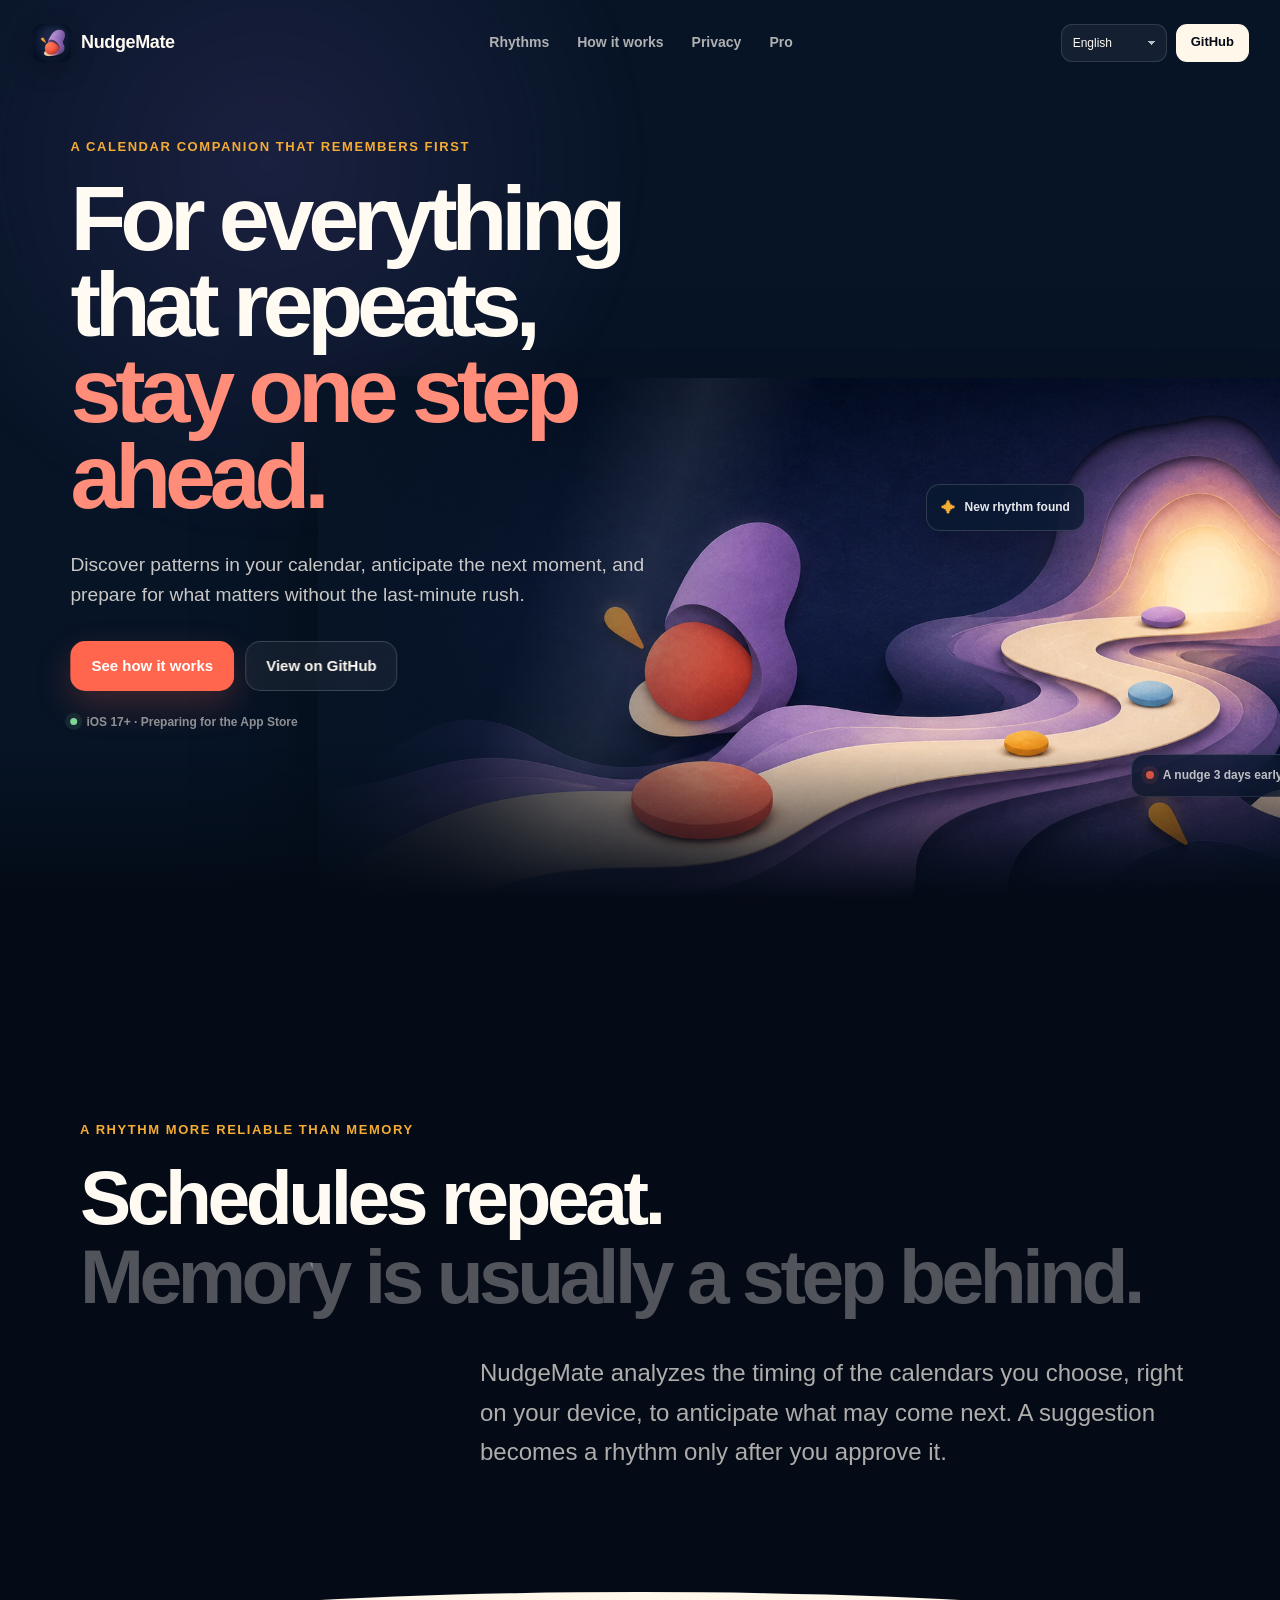
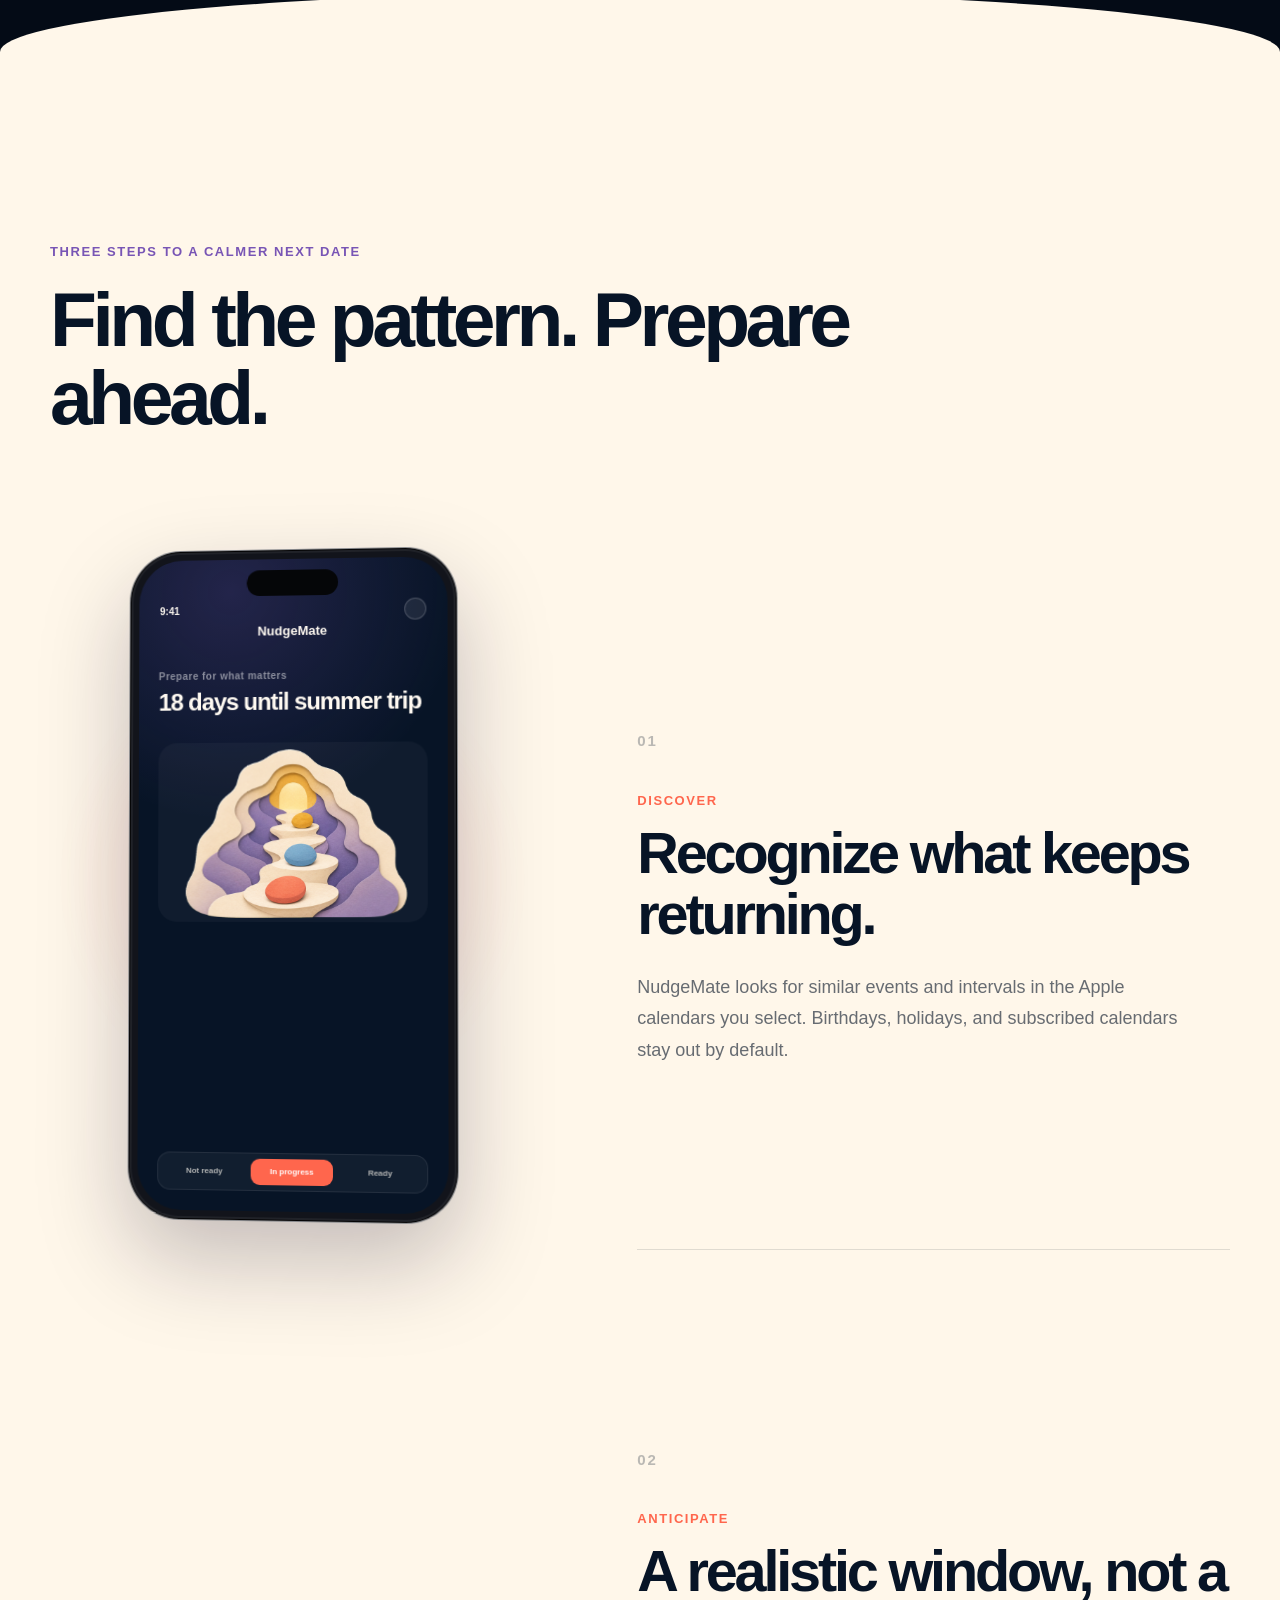
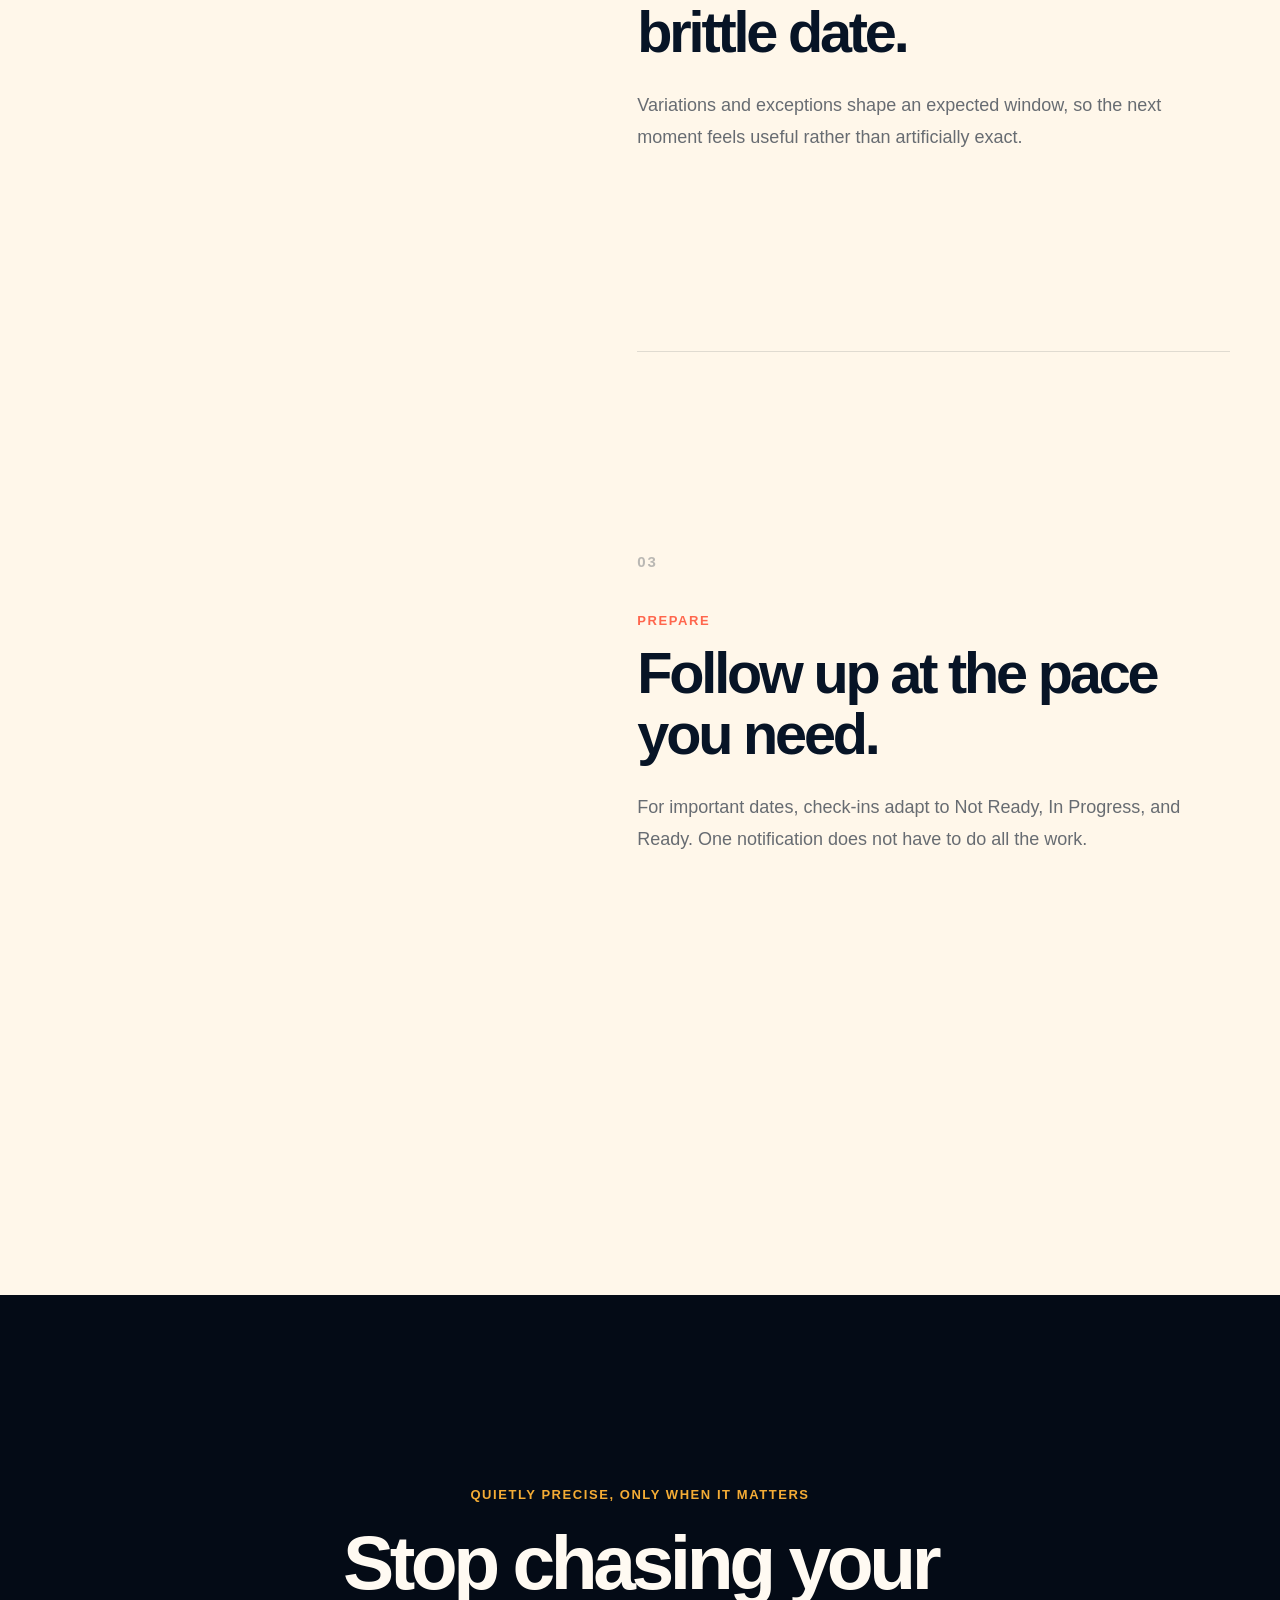
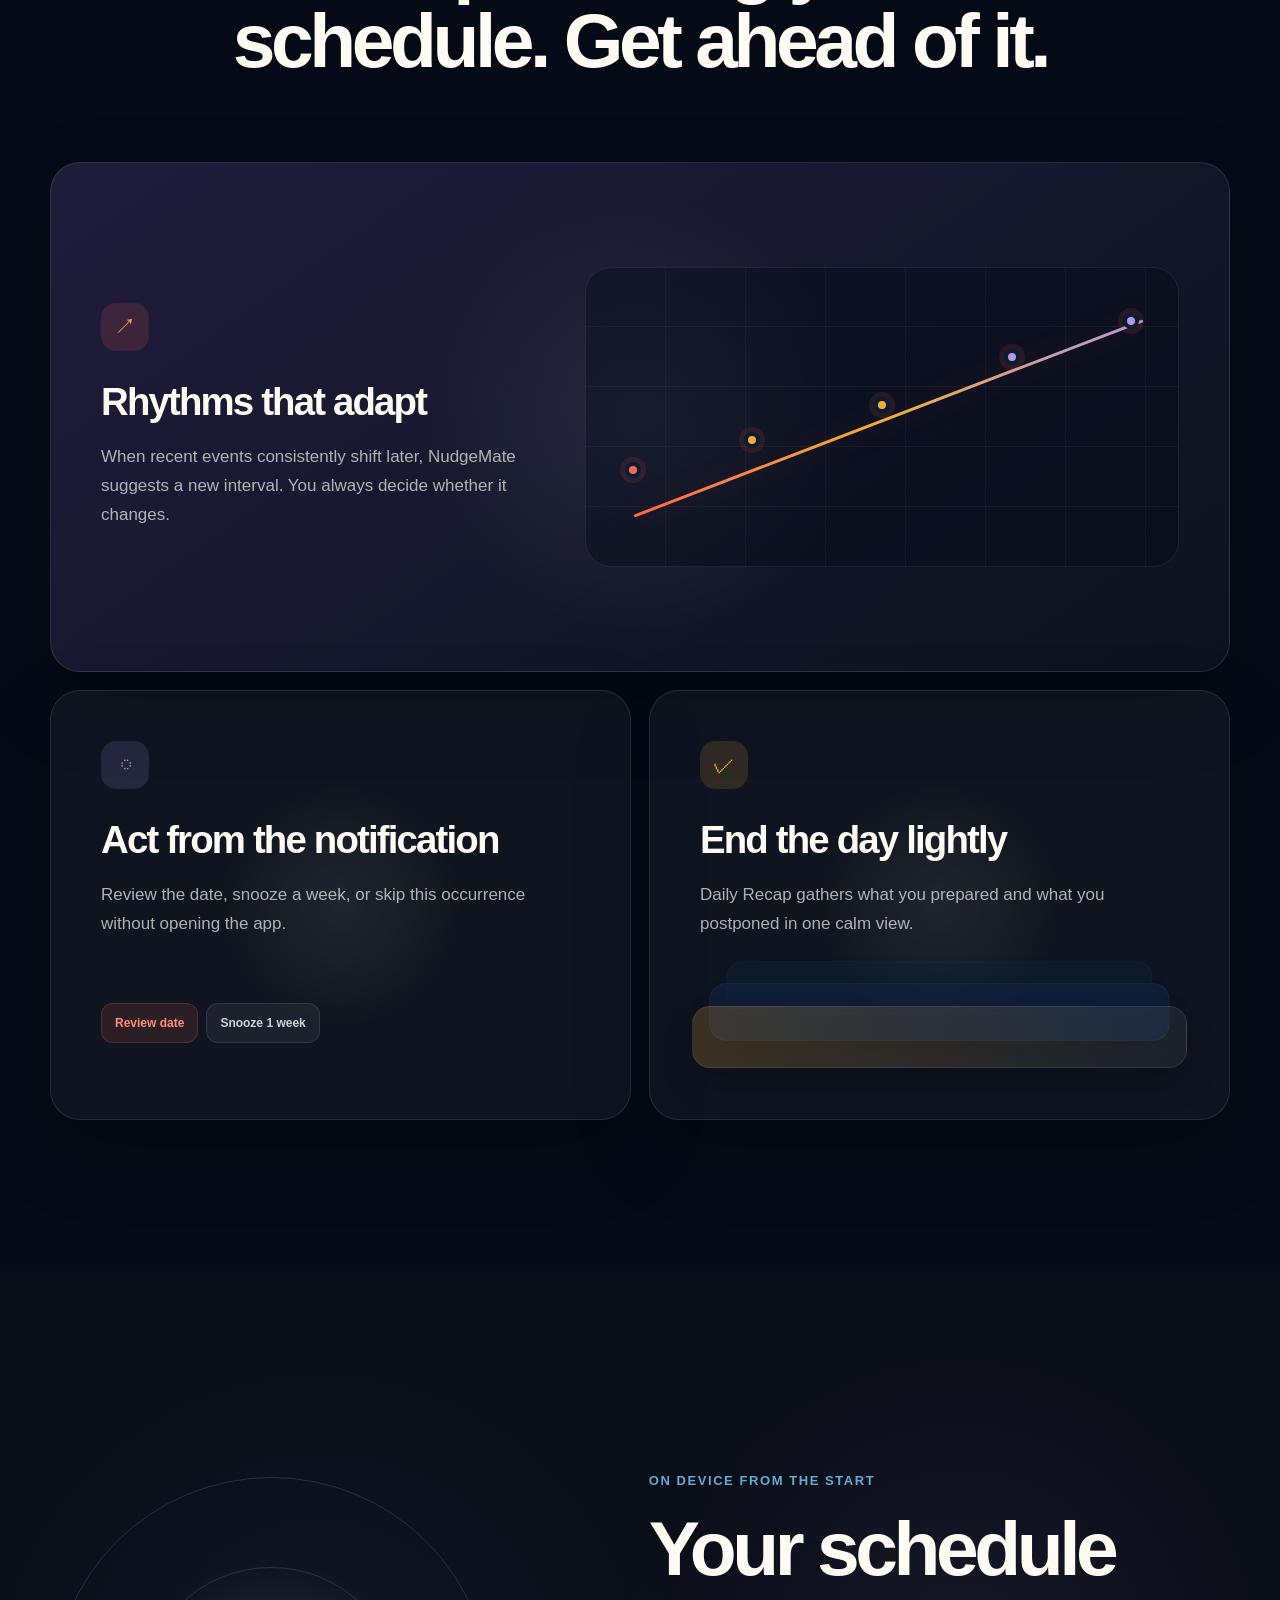
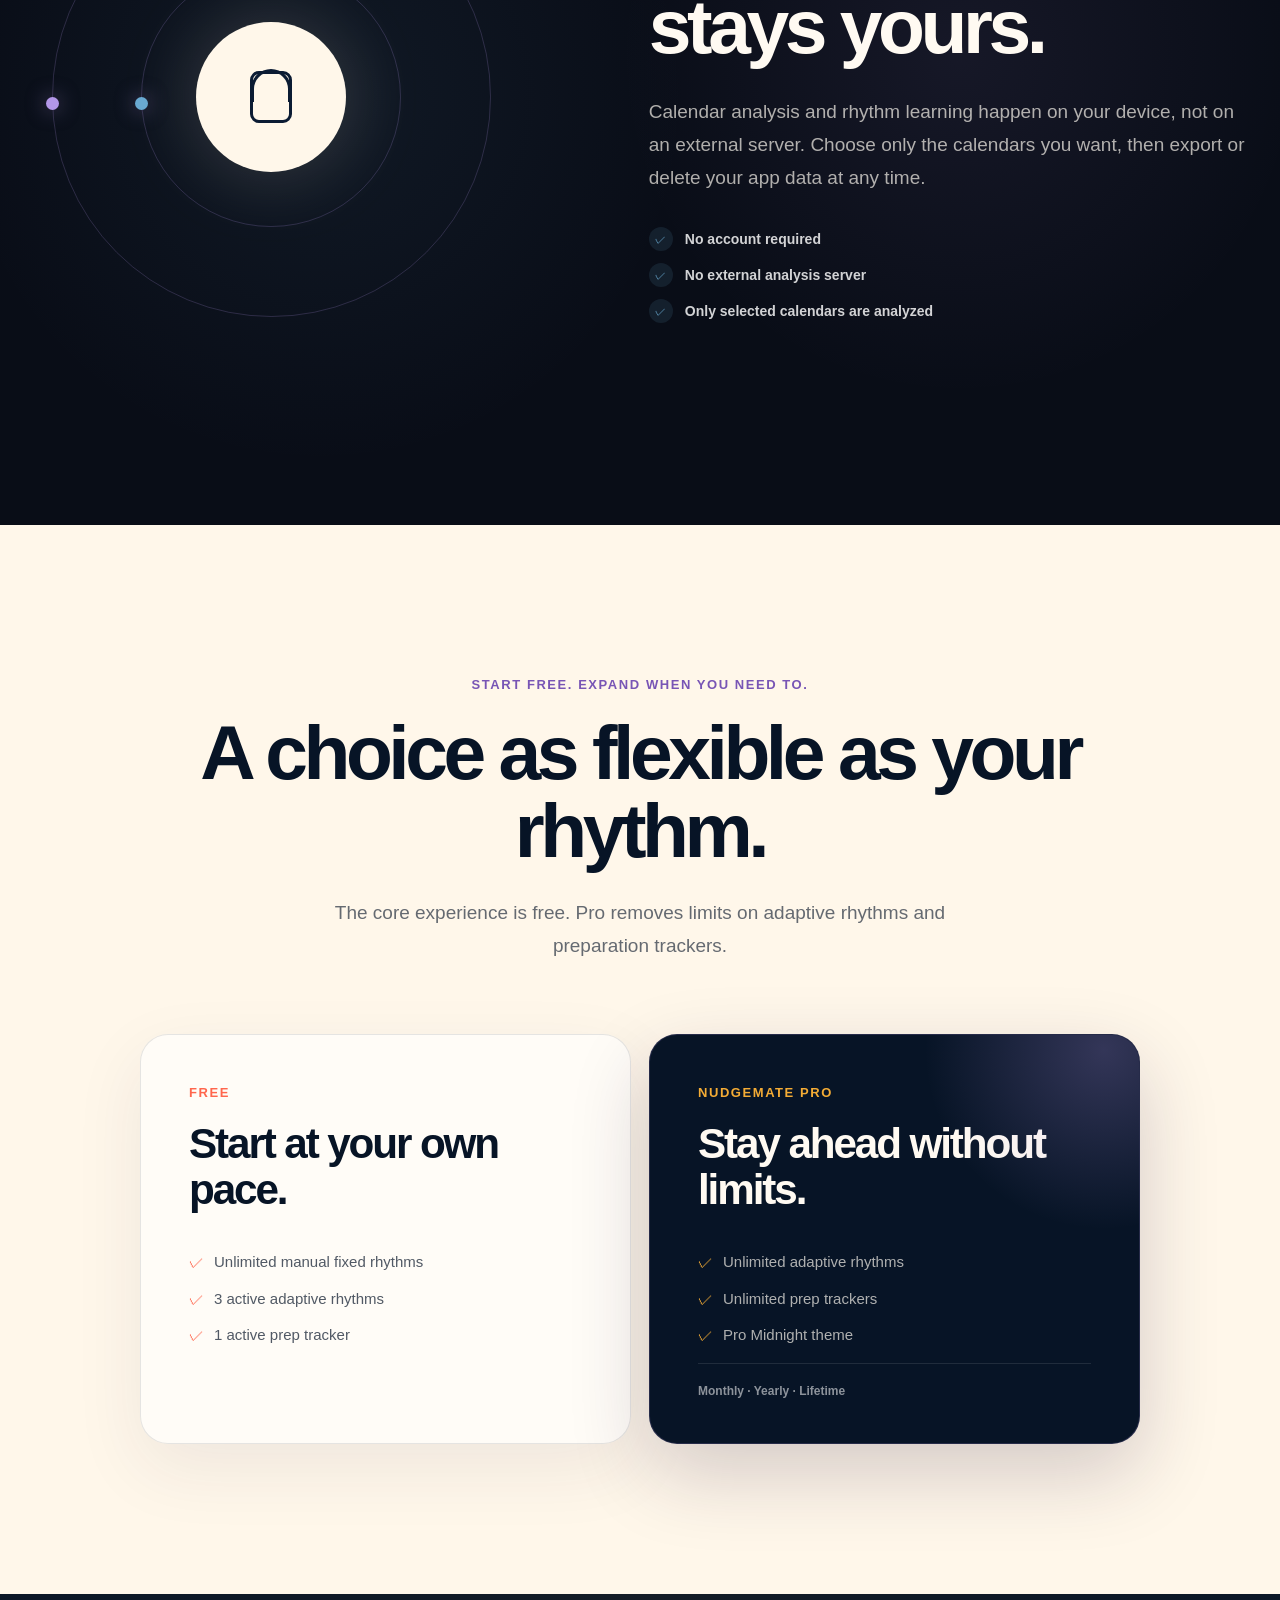
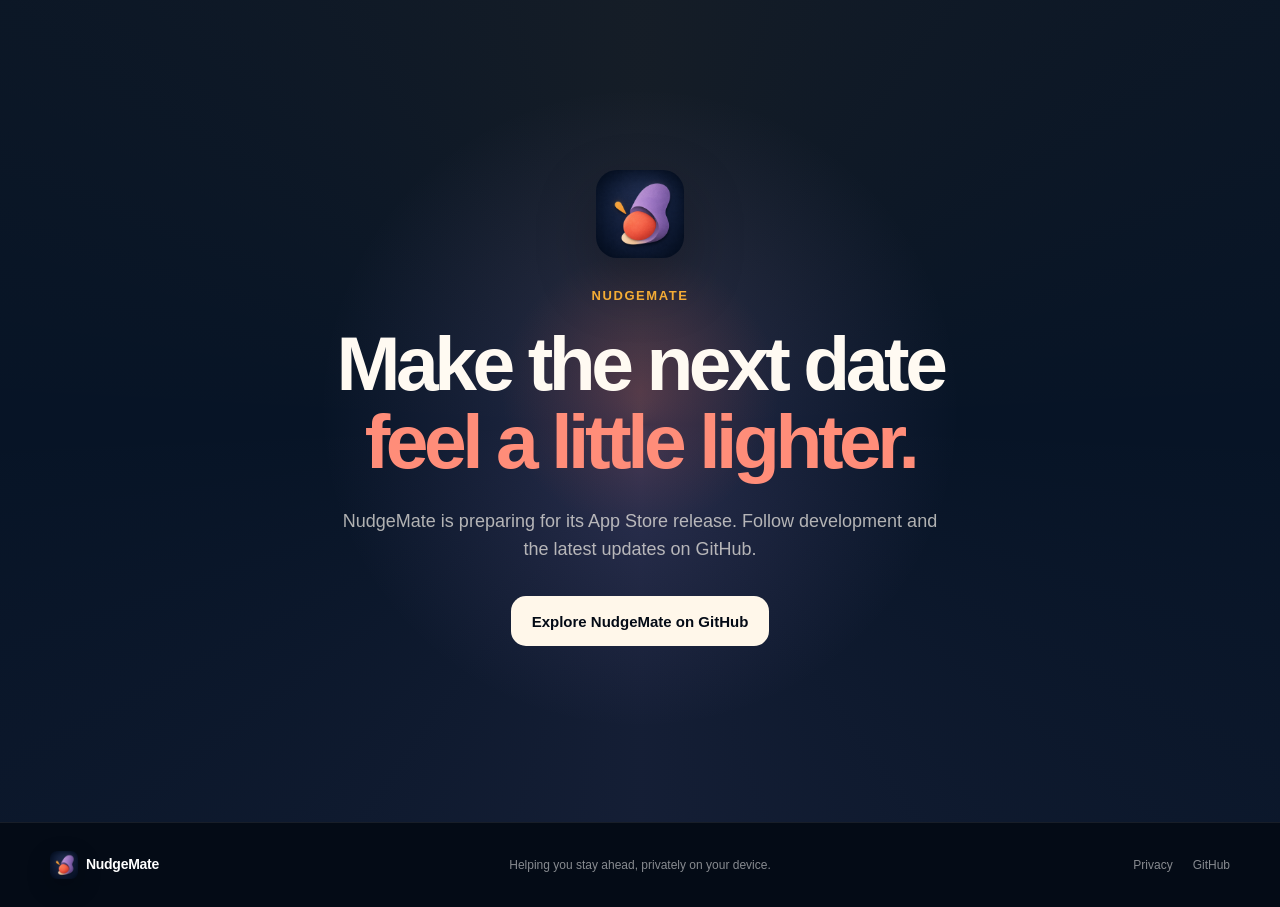
==== Website/index.html @ f2432ea4 "feat: README와 다국어 홍보 사이트 추가" ====
<!doctype html>
<html lang="ko" class="no-js">
<head>
  <meta charset="utf-8">
  <meta name="viewport" content="width=device-width, initial-scale=1, viewport-fit=cover">
  <meta name="theme-color" content="#071426">
  <meta name="color-scheme" content="dark">
  <meta name="description" content="NudgeMate는 반복 일정의 다음 시점과 중요한 준비를 기기에서 미리 챙겨주는 iOS 일정 도우미입니다.">
  <meta property="og:type" content="website">
  <meta property="og:site_name" content="NudgeMate">
  <meta property="og:title" content="NudgeMate — 반복되는 일, 늦기 전에">
  <meta property="og:description" content="캘린더의 리듬을 발견하고, 다음 시점과 준비를 미리 챙기세요.">
  <meta property="og:url" content="https://bbdyno.github.io/NudgeMate/">
  <meta property="og:image" content="https://bbdyno.github.io/NudgeMate/assets/og.png">
  <meta name="twitter:card" content="summary_large_image">
  <meta name="twitter:title" content="NudgeMate — Stay ahead of what repeats">
  <meta name="twitter:description" content="Discover calendar rhythms and prepare before the next moment arrives.">
  <meta name="twitter:image" content="https://bbdyno.github.io/NudgeMate/assets/og.png">
  <link rel="canonical" href="https://bbdyno.github.io/NudgeMate/">
  <link rel="alternate" hreflang="ko" href="https://bbdyno.github.io/NudgeMate/?lang=ko">
  <link rel="alternate" hreflang="en" href="https://bbdyno.github.io/NudgeMate/?lang=en">
  <link rel="alternate" hreflang="zh-Hans" href="https://bbdyno.github.io/NudgeMate/?lang=zh-Hans">
  <link rel="alternate" hreflang="zh-Hant" href="https://bbdyno.github.io/NudgeMate/?lang=zh-Hant">
  <link rel="alternate" hreflang="ja" href="https://bbdyno.github.io/NudgeMate/?lang=ja">
  <link rel="alternate" hreflang="x-default" href="https://bbdyno.github.io/NudgeMate/">
  <link rel="icon" type="image/png" href="assets/app-icon.png">
  <link rel="apple-touch-icon" href="assets/app-icon.png">
  <link rel="preload" as="image" href="assets/nudgemate-journey.png">
  <link rel="stylesheet" href="styles.css">
  <title>NudgeMate — 반복되는 일, 늦기 전에</title>
  <script>document.documentElement.classList.remove('no-js');</script>
</head>
<body>
  <a class="skip-link" href="#main" data-i18n="skipLink">본문으로 건너뛰기</a>
  <div class="scroll-progress" aria-hidden="true"><span></span></div>

  <header class="site-header" data-header>
    <nav class="nav-shell" aria-label="Primary">
      <a class="brand" href="#top" aria-label="NudgeMate home">
        <img src="assets/app-icon.png" width="38" height="38" alt="">
        <span>NudgeMate</span>
      </a>
      <div class="nav-links" aria-label="Page sections">
        <a href="#rhythm" data-i18n="navRhythm">리듬</a>
        <a href="#how" data-i18n="navHow">작동 방식</a>
        <a href="#privacy" data-i18n="navPrivacy">개인정보 보호</a>
        <a href="#pro">Pro</a>
      </div>
      <div class="nav-actions">
        <label class="visually-hidden" for="language" data-i18n="languageLabel">언어 선택</label>
        <select id="language" class="language-select" aria-label="언어 선택">
          <option value="ko">한국어</option>
          <option value="en">English</option>
          <option value="zh-Hans">简体中文</option>
          <option value="zh-Hant">繁體中文</option>
          <option value="ja">日本語</option>
        </select>
        <a class="nav-cta" href="https://github.com/bbdyno/NudgeMate" data-i18n="navGithub">GitHub</a>
      </div>
    </nav>
  </header>

  <main id="main">
    <section class="hero" id="top" aria-labelledby="hero-title">
      <div class="hero-glow" aria-hidden="true"></div>
      <div class="hero-copy">
        <p class="eyebrow reveal" data-i18n="heroEyebrow">나보다 먼저 기억하는 일정 도우미</p>
        <h1 id="hero-title" class="reveal reveal-delay-1">
          <span data-i18n="heroLine1">반복되는 일,</span>
          <em data-i18n="heroLine2">늦기 전에.</em>
        </h1>
        <p class="hero-description reveal reveal-delay-2" data-i18n="heroDescription">
          캘린더에서 반복되는 흐름을 발견하고, 다음 시점과 중요한 준비를 조용히 미리 챙겨드립니다.
        </p>
        <div class="hero-actions reveal reveal-delay-3">
          <a class="button button-primary" href="#how" data-i18n="heroPrimary">어떻게 작동하나요?</a>
          <a class="button button-ghost" href="https://github.com/bbdyno/NudgeMate" data-i18n="heroSecondary">GitHub에서 보기</a>
        </div>
        <p class="availability reveal reveal-delay-3">
          <span class="availability-dot" aria-hidden="true"></span>
          <span data-i18n="availability">iOS 17+ · App Store 출시 준비 중</span>
        </p>
      </div>

      <div class="hero-art reveal reveal-delay-2" data-hero-art>
        <img src="assets/nudgemate-journey.png" alt="일정 리듬이 빛을 향해 이어지는 종이 공예 풍경" data-i18n-alt="heroArtAlt">
        <div class="hero-sheen" aria-hidden="true"></div>
        <div class="floating-note note-one" aria-hidden="true">
          <span class="note-icon">✦</span>
          <span data-i18n="floatDiscover">새 리듬 발견</span>
        </div>
        <div class="floating-note note-two" aria-hidden="true">
          <span class="note-pulse"></span>
          <span data-i18n="floatAhead">3일 전에 미리</span>
        </div>
      </div>
      <div class="hero-fade" aria-hidden="true"></div>
    </section>

    <section class="statement section" id="rhythm">
      <div class="statement-inner reveal">
        <p class="section-kicker" data-i18n="statementKicker">기억보다 믿을 수 있는 흐름</p>
        <h2>
          <span data-i18n="statementLine1">일정은 반복되지만,</span>
          <span class="muted" data-i18n="statementLine2">기억은 늘 한발 늦습니다.</span>
        </h2>
        <p data-i18n="statementBody">
          NudgeMate는 사용자가 선택한 캘린더의 과거 간격을 기기에서 분석해 다음 시점을 예상합니다. 제안은 직접 확인한 뒤에만 리듬이 됩니다.
        </p>
      </div>
    </section>

    <section class="journey section" id="how" aria-labelledby="journey-title">
      <div class="journey-heading reveal">
        <p class="section-kicker" data-i18n="howKicker">세 단계, 더 여유로운 다음 일정</p>
        <h2 id="journey-title" data-i18n="howTitle">흐름을 발견하고, 미리 준비하세요.</h2>
      </div>

      <div class="journey-grid">
        <div class="device-column" aria-hidden="true">
          <div class="device-sticky" data-device>
            <div class="device-halo"></div>
            <div class="device-frame">
              <div class="device-island"></div>
              <div class="device-screen">
                <div class="demo-header">
                  <span class="demo-time">9:41</span>
                  <span class="demo-brand">NudgeMate</span>
                  <span class="demo-avatar"></span>
                </div>

                <div class="demo-scene demo-scene-discover">
                  <p class="demo-kicker" data-i18n="demoDiscoverKicker">캘린더에서 찾았어요</p>
                  <h3 data-i18n="demoDiscoverTitle">새로운 리듬 3개</h3>
                  <div class="scan-orbit">
                    <span class="orbit-ring ring-one"></span>
                    <span class="orbit-ring ring-two"></span>
                    <span class="orbit-core"></span>
                    <span class="orbit-dot dot-one"></span>
                    <span class="orbit-dot dot-two"></span>
                    <span class="orbit-dot dot-three"></span>
                  </div>
                  <div class="demo-card compact-card">
                    <span class="card-symbol coral">✦</span>
                    <span><strong data-i18n="demoHaircut">미용실 예약</strong><small data-i18n="demoEveryFiveWeeks">약 5주마다</small></span>
                  </div>
                </div>

                <div class="demo-scene demo-scene-predict">
                  <p class="demo-kicker" data-i18n="demoPredictKicker">다음 예상 시점</p>
                  <div class="date-orb">
                    <span data-i18n="demoMonth">9월</span>
                    <strong>18</strong>
                    <small data-i18n="demoDay">목요일</small>
                  </div>
                  <div class="window-track">
                    <span></span><span class="active"></span><span></span>
                  </div>
                  <p class="demo-caption" data-i18n="demoWindow">9월 16일–20일 사이로 예상해요</p>
                </div>

                <div class="demo-scene demo-scene-prepare">
                  <p class="demo-kicker" data-i18n="demoPrepareKicker">중요한 일정 준비</p>
                  <h3 data-i18n="demoPrepareTitle">여름 휴가까지 18일</h3>
                  <img class="prep-art" src="assets/prep-journey.png" alt="">
                  <div class="readiness-row">
                    <span data-i18n="demoNotReady">준비 전</span>
                    <span class="selected" data-i18n="demoInProgress">준비 중</span>
                    <span data-i18n="demoReady">완료</span>
                  </div>
                </div>
              </div>
            </div>
          </div>
        </div>

        <div class="chapters">
          <article class="chapter reveal" data-scene="0">
            <span class="chapter-number">01</span>
            <p class="chapter-label" data-i18n="chapterDiscoverLabel">발견</p>
            <h3 data-i18n="chapterDiscoverTitle">반복되는 일정을 알아봅니다.</h3>
            <p data-i18n="chapterDiscoverBody">선택한 Apple 캘린더의 최근 기록에서 비슷한 일정과 간격을 찾습니다. 생일·공휴일·구독 캘린더는 기본적으로 제외됩니다.</p>
          </article>
          <article class="chapter reveal" data-scene="1">
            <span class="chapter-number">02</span>
            <p class="chapter-label" data-i18n="chapterPredictLabel">예측</p>
            <h3 data-i18n="chapterPredictTitle">딱 하루가 아닌, 현실적인 기간으로.</h3>
            <p data-i18n="chapterPredictBody">일정 간격의 변화와 예외를 반영해 다음 시점을 하나의 날짜가 아닌 예상 기간으로 보여줍니다.</p>
          </article>
          <article class="chapter reveal" data-scene="2">
            <span class="chapter-number">03</span>
            <p class="chapter-label" data-i18n="chapterPrepareLabel">준비</p>
            <h3 data-i18n="chapterPrepareTitle">상태에 맞춰 다시 챙겨드립니다.</h3>
            <p data-i18n="chapterPrepareBody">중요한 일정은 준비 전·준비 중·완료 상태에 따라 다음 체크인 시점을 조절합니다. 한 번의 알림으로 끝내지 않습니다.</p>
          </article>
        </div>
      </div>
    </section>

    <section class="feature-section section" aria-labelledby="features-title">
      <div class="feature-heading reveal">
        <p class="section-kicker" data-i18n="featuresKicker">필요한 순간에만, 조용하고 정확하게</p>
        <h2 id="features-title" data-i18n="featuresTitle">일정을 쫓는 대신, 앞서 가세요.</h2>
      </div>
      <div class="feature-grid">
        <article class="feature-card feature-card-wide reveal tilt-card">
          <div class="feature-copy">
            <span class="feature-icon">↗</span>
            <h3 data-i18n="featureAdaptiveTitle">변화에 적응하는 리듬</h3>
            <p data-i18n="featureAdaptiveBody">최근 일정이 계속 늦어졌다면 새 주기를 제안합니다. 변경은 언제나 사용자가 결정합니다.</p>
          </div>
          <div class="rhythm-graph" aria-hidden="true">
            <span class="graph-line"></span>
            <i style="--x: 8%; --y: 68%"></i>
            <i style="--x: 28%; --y: 58%"></i>
            <i style="--x: 50%; --y: 46%"></i>
            <i style="--x: 72%; --y: 30%"></i>
            <i class="future" style="--x: 92%; --y: 18%"></i>
          </div>
        </article>
        <article class="feature-card reveal reveal-delay-1 tilt-card">
          <span class="feature-icon lavender">◌</span>
          <h3 data-i18n="featureActionsTitle">알림에서 바로 처리</h3>
          <p data-i18n="featureActionsBody">일정 확인, 1주 미루기, 이번만 건너뛰기를 앱을 열지 않고 선택할 수 있습니다.</p>
          <div class="action-pills" aria-hidden="true">
            <span data-i18n="actionSchedule">일정 확인</span>
            <span data-i18n="actionSnooze">1주 미루기</span>
          </div>
        </article>
        <article class="feature-card reveal reveal-delay-2 tilt-card">
          <span class="feature-icon gold">✓</span>
          <h3 data-i18n="featureRecapTitle">하루를 가볍게 정리</h3>
          <p data-i18n="featureRecapBody">Daily Recap에서 오늘 준비한 일과 미룬 리듬을 한 번에 확인합니다.</p>
          <div class="recap-stack" aria-hidden="true">
            <span></span><span></span><span></span>
          </div>
        </article>
      </div>
    </section>

    <section class="privacy-section section" id="privacy" aria-labelledby="privacy-title">
      <div class="privacy-orb" aria-hidden="true">
        <span class="privacy-core"></span>
        <span class="privacy-ring privacy-ring-one"></span>
        <span class="privacy-ring privacy-ring-two"></span>
      </div>
      <div class="privacy-copy reveal">
        <p class="section-kicker" data-i18n="privacyKicker">처음부터 기기 안에서</p>
        <h2 id="privacy-title" data-i18n="privacyTitle">당신의 일정은 당신에게만.</h2>
        <p data-i18n="privacyBody">캘린더 분석과 리듬 학습은 외부 서버가 아닌 기기에서 처리됩니다. 원하는 캘린더만 선택하고, 앱 데이터는 언제든 내보내거나 삭제할 수 있습니다.</p>
        <ul class="privacy-list">
          <li><span>✓</span><span data-i18n="privacyPoint1">계정 가입 불필요</span></li>
          <li><span>✓</span><span data-i18n="privacyPoint2">외부 분석 서버 없음</span></li>
          <li><span>✓</span><span data-i18n="privacyPoint3">선택한 캘린더만 분석</span></li>
        </ul>
      </div>
    </section>

    <section class="pro-section section" id="pro" aria-labelledby="pro-title">
      <div class="pro-heading reveal">
        <p class="section-kicker" data-i18n="proKicker">무료로 시작하고, 필요할 때 더 넓게</p>
        <h2 id="pro-title" data-i18n="proTitle">당신의 리듬만큼 유연한 선택.</h2>
        <p data-i18n="proBody">핵심 기능은 무료로 충분히 경험할 수 있습니다. Pro는 적응형 리듬과 준비 트래커의 한도를 해제합니다.</p>
      </div>
      <div class="plan-grid">
        <article class="plan-card reveal">
          <p class="plan-name" data-i18n="freeName">무료</p>
          <h3 data-i18n="freeTitle">차분하게 시작하세요.</h3>
          <ul>
            <li data-i18n="freePoint1">수동 고정 리듬 무제한</li>
            <li data-i18n="freePoint2">활성 적응형 리듬 3개</li>
            <li data-i18n="freePoint3">활성 준비 트래커 1개</li>
          </ul>
        </article>
        <article class="plan-card plan-pro reveal reveal-delay-1">
          <div class="pro-aura" aria-hidden="true"></div>
          <p class="plan-name">NudgeMate Pro</p>
          <h3 data-i18n="paidTitle">제한 없이 앞서 가세요.</h3>
          <ul>
            <li data-i18n="paidPoint1">적응형 리듬 무제한</li>
            <li data-i18n="paidPoint2">준비 트래커 무제한</li>
            <li data-i18n="paidPoint3">Pro 미드나이트 테마</li>
          </ul>
          <p class="plan-options" data-i18n="paidOptions">월간 · 연간 · 평생 이용권</p>
        </article>
      </div>
    </section>

    <section class="final-cta section">
      <div class="final-art" aria-hidden="true"></div>
      <div class="final-copy reveal">
        <img src="assets/app-icon.png" width="88" height="88" alt="">
        <p class="section-kicker">NudgeMate</p>
        <h2>
          <span data-i18n="finalLine1">다음 일정을,</span>
          <span class="accent" data-i18n="finalLine2">조금 더 여유롭게.</span>
        </h2>
        <p data-i18n="finalBody">현재 App Store 출시를 준비하고 있습니다. 개발 과정과 최신 소식은 GitHub에서 확인하세요.</p>
        <a class="button button-light" href="https://github.com/bbdyno/NudgeMate" data-i18n="finalCta">GitHub에서 NudgeMate 보기</a>
      </div>
    </section>
  </main>

  <footer class="site-footer">
    <a class="footer-brand" href="#top">
      <img src="assets/app-icon.png" width="28" height="28" alt="">
      <span>NudgeMate</span>
    </a>
    <p data-i18n="footerNote">기기 안에서 당신의 다음을 미리 챙깁니다.</p>
    <div class="footer-links">
      <a href="#privacy" data-i18n="navPrivacy">개인정보 보호</a>
      <a href="https://github.com/bbdyno/NudgeMate">GitHub</a>
    </div>
  </footer>

  <script src="app.js" defer></script>
</body>
</html>
---- Website/styles.css ----
:root {
  --navy-950: #040b16;
  --navy-900: #071426;
  --navy-850: #0b1b33;
  --navy-800: #10223f;
  --cream: #fff7ea;
  --cream-soft: #f2e6d5;
  --paper: #e8d8c4;
  --lavender: #b397e8;
  --lavender-deep: #7855b5;
  --coral: #ff664d;
  --coral-soft: #ff8d79;
  --gold: #f4ac35;
  --blue: #69a9d1;
  --text: #fffaf2;
  --text-muted: rgba(255, 250, 242, 0.68);
  --line: rgba(255, 255, 255, 0.12);
  --shadow-soft: 0 30px 80px rgba(0, 0, 0, 0.28);
  --shadow-deep: 0 42px 120px rgba(0, 0, 0, 0.46);
  --page-width: 1180px;
  --scroll-progress: 0;
  --ease-out: cubic-bezier(0.22, 1, 0.36, 1);
}

* {
  box-sizing: border-box;
}

html {
  scroll-behavior: smooth;
  background: var(--navy-950);
}

body {
  margin: 0;
  min-width: 320px;
  overflow-x: hidden;
  background: var(--navy-950);
  color: var(--text);
  font-family: -apple-system, BlinkMacSystemFont, "SF Pro Display", "Pretendard", "Noto Sans KR", "Noto Sans SC", "Noto Sans TC", "Hiragino Sans", sans-serif;
  font-size: 17px;
  font-synthesis: none;
  line-height: 1.55;
  text-rendering: optimizeLegibility;
  -webkit-font-smoothing: antialiased;
}

body::before {
  position: fixed;
  inset: 0;
  z-index: -2;
  background:
    radial-gradient(circle at 18% 12%, rgba(120, 85, 181, 0.12), transparent 30%),
    radial-gradient(circle at 80% 42%, rgba(255, 102, 77, 0.06), transparent 25%),
    var(--navy-950);
  content: "";
}

img {
  display: block;
  max-width: 100%;
}

a {
  color: inherit;
  text-decoration: none;
}

button,
select,
input {
  font: inherit;
}

::selection {
  background: var(--coral);
  color: white;
}

.visually-hidden {
  position: absolute !important;
  width: 1px;
  height: 1px;
  padding: 0;
  margin: -1px;
  overflow: hidden;
  clip: rect(0, 0, 0, 0);
  white-space: nowrap;
  border: 0;
}

.skip-link {
  position: fixed;
  top: 12px;
  left: 16px;
  z-index: 1000;
  padding: 10px 16px;
  border-radius: 10px;
  background: white;
  color: var(--navy-950);
  transform: translateY(-150%);
  transition: transform 180ms ease;
}

.skip-link:focus {
  transform: translateY(0);
}

.scroll-progress {
  position: fixed;
  top: 0;
  right: 0;
  left: 0;
  z-index: 1000;
  height: 2px;
  pointer-events: none;
}

.scroll-progress span {
  display: block;
  width: 100%;
  height: 100%;
  background: var(--coral);
  transform: scaleX(0);
  transform-origin: left;
  will-change: transform;
}

.site-header {
  position: fixed;
  top: 0;
  right: 0;
  left: 0;
  z-index: 900;
  padding: 14px max(20px, env(safe-area-inset-right)) 0 max(20px, env(safe-area-inset-left));
  transition: padding 500ms var(--ease-out);
}

.nav-shell {
  display: grid;
  grid-template-columns: 1fr auto 1fr;
  align-items: center;
  width: min(100%, 1240px);
  min-height: 58px;
  margin: 0 auto;
  padding: 8px 10px 8px 12px;
  border: 1px solid transparent;
  border-radius: 19px;
  transition:
    min-height 500ms var(--ease-out),
    border-color 500ms var(--ease-out),
    background-color 500ms var(--ease-out),
    box-shadow 500ms var(--ease-out),
    backdrop-filter 500ms var(--ease-out);
}

.site-header.is-scrolled {
  padding-top: 8px;
}

.site-header.is-scrolled .nav-shell {
  min-height: 52px;
  border-color: rgba(255, 255, 255, 0.1);
  background: rgba(5, 14, 28, 0.76);
  box-shadow: 0 14px 45px rgba(0, 0, 0, 0.22);
  backdrop-filter: blur(22px) saturate(140%);
  -webkit-backdrop-filter: blur(22px) saturate(140%);
}

.brand,
.footer-brand {
  display: inline-flex;
  align-items: center;
  width: fit-content;
  font-weight: 710;
  letter-spacing: -0.02em;
}

.brand {
  gap: 10px;
  font-size: 18px;
}

.brand img,
.footer-brand img {
  border-radius: 24%;
  box-shadow: 0 8px 24px rgba(0, 0, 0, 0.24);
}

.nav-links {
  display: flex;
  align-items: center;
  gap: 28px;
  color: var(--text-muted);
  font-size: 14px;
  font-weight: 570;
}

.nav-links a,
.footer-links a {
  transition: color 180ms ease;
}

.nav-links a:hover,
.nav-links a:focus-visible,
.footer-links a:hover,
.footer-links a:focus-visible {
  color: white;
}

.nav-actions {
  display: flex;
  justify-content: flex-end;
  align-items: center;
  gap: 9px;
}

.language-select {
  width: 106px;
  min-height: 38px;
  padding: 0 28px 0 11px;
  border: 1px solid rgba(255, 255, 255, 0.12);
  border-radius: 11px;
  appearance: none;
  background-color: rgba(255, 255, 255, 0.055);
  background-image:
    linear-gradient(45deg, transparent 50%, rgba(255, 255, 255, 0.7) 50%),
    linear-gradient(135deg, rgba(255, 255, 255, 0.7) 50%, transparent 50%);
  background-position: calc(100% - 14px) 16px, calc(100% - 10px) 16px;
  background-repeat: no-repeat;
  background-size: 4px 4px, 4px 4px;
  color: var(--text);
  font-size: 12px;
  outline: none;
}

.language-select:focus-visible,
.nav-cta:focus-visible,
.button:focus-visible,
.brand:focus-visible,
.footer-links a:focus-visible {
  outline: 2px solid var(--gold);
  outline-offset: 3px;
}

.nav-cta {
  min-height: 38px;
  padding: 8px 15px;
  border-radius: 11px;
  background: var(--cream);
  color: var(--navy-950);
  font-size: 13px;
  font-weight: 700;
  transition: transform 180ms ease, background-color 180ms ease;
}

.nav-cta:hover {
  background: white;
  transform: translateY(-1px);
}

.hero {
  position: relative;
  display: grid;
  align-items: center;
  min-height: max(760px, 100svh);
  padding: 130px max(24px, env(safe-area-inset-right)) 90px max(24px, env(safe-area-inset-left));
  overflow: hidden;
  isolation: isolate;
}

.hero::before {
  position: absolute;
  inset: 0;
  z-index: -3;
  background: var(--navy-900);
  content: "";
}

.hero-glow {
  position: absolute;
  top: -26%;
  left: -10%;
  z-index: -1;
  width: 62vw;
  height: 62vw;
  border-radius: 50%;
  background: radial-gradient(circle, rgba(128, 96, 195, 0.17), transparent 67%);
  filter: blur(12px);
  animation: breathe 8s ease-in-out infinite alternate;
}

.hero-copy {
  position: relative;
  z-index: 4;
  width: min(620px, 47vw);
  margin: 0 auto 8vh;
  transform: translateX(clamp(-290px, -21vw, -160px));
}

.eyebrow,
.section-kicker,
.chapter-label,
.plan-name {
  margin: 0 0 18px;
  color: var(--gold);
  font-size: 13px;
  font-weight: 760;
  letter-spacing: 0.12em;
  text-transform: uppercase;
}

.hero h1 {
  margin: 0;
  max-width: 720px;
  font-size: clamp(58px, 7.15vw, 104px);
  font-weight: 780;
  letter-spacing: -0.067em;
  line-height: 0.94;
}

.hero h1 span,
.hero h1 em {
  display: block;
}

.hero h1 em {
  color: var(--coral-soft);
  font-style: normal;
}

.hero-description {
  max-width: 575px;
  margin: 31px 0 0;
  color: rgba(255, 250, 242, 0.78);
  font-size: clamp(17px, 1.5vw, 21px);
  line-height: 1.58;
  word-break: keep-all;
}

.hero-actions {
  display: flex;
  flex-wrap: wrap;
  gap: 11px;
  margin-top: 30px;
}

.button {
  display: inline-flex;
  justify-content: center;
  align-items: center;
  min-height: 50px;
  padding: 12px 20px;
  border: 1px solid transparent;
  border-radius: 15px;
  font-size: 15px;
  font-weight: 700;
  transition: transform 220ms var(--ease-out), background-color 220ms ease, border-color 220ms ease;
}

.button:hover {
  transform: translateY(-2px);
}

.button-primary {
  background: var(--coral);
  color: white;
  box-shadow: 0 14px 35px rgba(255, 102, 77, 0.22);
}

.button-primary:hover {
  background: #ff735c;
}

.button-ghost {
  border-color: rgba(255, 255, 255, 0.17);
  background: rgba(255, 255, 255, 0.055);
  backdrop-filter: blur(12px);
}

.button-ghost:hover {
  border-color: rgba(255, 255, 255, 0.28);
  background: rgba(255, 255, 255, 0.09);
}

.availability {
  display: flex;
  align-items: center;
  gap: 9px;
  margin: 22px 0 0;
  color: rgba(255, 250, 242, 0.54);
  font-size: 12px;
  font-weight: 590;
}

.availability-dot {
  position: relative;
  width: 7px;
  height: 7px;
  border-radius: 50%;
  background: #7fd696;
  box-shadow: 0 0 0 5px rgba(127, 214, 150, 0.1);
}

.hero-art {
  --hero-shift: 0px;
  --hero-scale: 1;
  position: absolute;
  right: -8vw;
  bottom: -4vh;
  left: 25vw;
  z-index: 1;
  transform: translate3d(0, var(--hero-shift), 0) scale(var(--hero-scale));
  transform-origin: bottom right;
  will-change: transform;
}

.hero-art::before {
  position: absolute;
  inset: -2px;
  z-index: 2;
  background: linear-gradient(90deg, var(--navy-900) 0%, rgba(7, 20, 38, 0.7) 16%, transparent 43%);
  content: "";
  pointer-events: none;
}

.hero-art img {
  width: 100%;
  min-height: 62vh;
  max-height: 86vh;
  object-fit: cover;
  object-position: center;
  border-radius: 34px 0 0 0;
  filter: saturate(0.98) contrast(1.01);
  box-shadow: var(--shadow-deep);
}

.hero-sheen {
  position: absolute;
  inset: 0;
  z-index: 3;
  overflow: hidden;
  pointer-events: none;
}

.hero-sheen::after {
  position: absolute;
  top: -70%;
  left: 20%;
  width: 20%;
  height: 220%;
  background: linear-gradient(90deg, transparent, rgba(255, 255, 255, 0.08), transparent);
  content: "";
  transform: rotate(18deg);
  animation: sheen 10s ease-in-out infinite 2s;
}

.floating-note {
  position: absolute;
  z-index: 4;
  display: flex;
  align-items: center;
  gap: 9px;
  padding: 11px 14px;
  border: 1px solid rgba(255, 255, 255, 0.15);
  border-radius: 14px;
  background: rgba(10, 25, 46, 0.78);
  box-shadow: 0 18px 45px rgba(0, 0, 0, 0.3);
  color: rgba(255, 255, 255, 0.9);
  font-size: 12px;
  font-weight: 650;
  backdrop-filter: blur(18px) saturate(140%);
  animation: float 5s ease-in-out infinite;
}

.note-one {
  top: 19%;
  right: 28%;
}

.note-two {
  right: 8%;
  bottom: 25%;
  animation-delay: -2.3s;
}

.note-icon {
  color: var(--gold);
  font-size: 15px;
}

.note-pulse {
  width: 8px;
  height: 8px;
  border-radius: 50%;
  background: var(--coral);
  box-shadow: 0 0 0 5px rgba(255, 102, 77, 0.13);
}

.hero-fade {
  position: absolute;
  right: 0;
  bottom: 0;
  left: 0;
  z-index: 3;
  height: 17vh;
  background: linear-gradient(transparent, var(--navy-950));
  pointer-events: none;
}

.section {
  position: relative;
  padding: 150px max(24px, env(safe-area-inset-right)) 150px max(24px, env(safe-area-inset-left));
}

.statement {
  display: grid;
  align-items: center;
  min-height: 88vh;
  background: var(--navy-950);
}

.statement-inner {
  width: min(100%, 1120px);
  margin: 0 auto;
}

.statement h2,
.journey-heading h2,
.feature-heading h2,
.privacy-copy h2,
.pro-heading h2,
.final-copy h2 {
  margin: 0;
  font-size: clamp(44px, 6vw, 82px);
  font-weight: 760;
  letter-spacing: -0.058em;
  line-height: 1.02;
  word-break: keep-all;
}

.statement h2 span {
  display: block;
}

.statement h2 .muted {
  color: rgba(255, 250, 242, 0.31);
}

.statement-inner > p:last-child {
  max-width: 720px;
  margin: 38px 0 0 auto;
  color: var(--text-muted);
  font-size: clamp(18px, 2vw, 24px);
  line-height: 1.65;
  word-break: keep-all;
}

.journey {
  padding-bottom: 80px;
  background: var(--cream);
  color: var(--navy-900);
}

.journey::before {
  position: absolute;
  top: -100px;
  right: 0;
  left: 0;
  height: 120px;
  border-radius: 50% 50% 0 0 / 60px 60px 0 0;
  background: var(--cream);
  content: "";
}

.journey-heading,
.feature-heading,
.pro-heading {
  width: min(100%, var(--page-width));
  margin: 0 auto;
}

.journey-heading .section-kicker {
  color: var(--lavender-deep);
}

.journey-heading h2 {
  max-width: 880px;
}

.journey-grid {
  display: grid;
  grid-template-columns: minmax(340px, 0.9fr) minmax(420px, 1.1fr);
  gap: clamp(55px, 8vw, 130px);
  width: min(100%, var(--page-width));
  margin: 110px auto 0;
}

.device-column {
  position: relative;
}

.device-sticky {
  position: sticky;
  top: 13vh;
  display: grid;
  place-items: center;
  height: 74vh;
  min-height: 650px;
}

.device-halo {
  position: absolute;
  width: 96%;
  aspect-ratio: 1;
  border-radius: 50%;
  background: radial-gradient(circle, rgba(179, 151, 232, 0.42), rgba(255, 102, 77, 0.08) 42%, transparent 70%);
  filter: blur(8px);
  animation: breathe 7s ease-in-out infinite alternate;
}

.device-frame {
  position: relative;
  width: min(330px, 90%);
  aspect-ratio: 0.49;
  padding: 9px;
  border: 1px solid rgba(255, 255, 255, 0.5);
  border-radius: 52px;
  background: #12141b;
  box-shadow:
    0 38px 90px rgba(22, 14, 44, 0.25),
    inset 0 0 0 1px rgba(0, 0, 0, 0.9),
    inset 0 0 0 3px rgba(255, 255, 255, 0.06);
  transform: perspective(1000px) rotateY(-3deg) rotateX(1deg);
  transition: transform 700ms var(--ease-out);
}

.device-frame:hover {
  transform: perspective(1000px) rotateY(0) rotateX(0) translateY(-4px);
}

.device-screen {
  position: relative;
  height: 100%;
  overflow: hidden;
  border-radius: 44px;
  background:
    radial-gradient(circle at 30% 5%, rgba(119, 85, 181, 0.25), transparent 35%),
    var(--navy-900);
  color: var(--text);
}

.device-island {
  position: absolute;
  top: 20px;
  left: 50%;
  z-index: 20;
  width: 92px;
  height: 26px;
  border-radius: 20px;
  background: #050608;
  transform: translateX(-50%);
}

.demo-header {
  position: relative;
  z-index: 3;
  display: grid;
  grid-template-columns: 1fr auto 1fr;
  align-items: center;
  padding: 21px 21px 0;
  font-size: 10px;
  font-weight: 700;
}

.demo-brand {
  margin-top: 42px;
  font-size: 13px;
}

.demo-avatar {
  justify-self: end;
  width: 22px;
  height: 22px;
  border: 1px solid rgba(255, 255, 255, 0.18);
  border-radius: 50%;
  background: rgba(255, 255, 255, 0.08);
}

.demo-scene {
  position: absolute;
  inset: 100px 20px 20px;
  display: flex;
  flex-direction: column;
  opacity: 0;
  transform: translateY(24px) scale(0.97);
  transition: opacity 650ms var(--ease-out), transform 650ms var(--ease-out);
  pointer-events: none;
}

.device-sticky:not([data-active-scene]) .demo-scene-discover,
.device-sticky[data-active-scene="0"] .demo-scene-discover,
.device-sticky[data-active-scene="1"] .demo-scene-predict,
.device-sticky[data-active-scene="2"] .demo-scene-prepare {
  opacity: 1;
  transform: translateY(0) scale(1);
}

.demo-kicker {
  margin: 10px 0 5px;
  color: rgba(255, 255, 255, 0.5);
  font-size: 10px;
  font-weight: 650;
  letter-spacing: 0.05em;
}

.demo-scene h3 {
  margin: 0;
  font-size: 24px;
  letter-spacing: -0.045em;
  line-height: 1.12;
}

.scan-orbit {
  position: relative;
  width: 188px;
  height: 188px;
  margin: 28px auto 24px;
}

.orbit-ring {
  position: absolute;
  inset: 0;
  border: 1px solid rgba(179, 151, 232, 0.22);
  border-radius: 50%;
}

.ring-two {
  inset: 28px;
  border-color: rgba(244, 172, 53, 0.22);
}

.orbit-core {
  position: absolute;
  inset: 62px;
  border-radius: 34%;
  background: var(--coral);
  box-shadow: 0 0 50px rgba(255, 102, 77, 0.35);
  transform: rotate(18deg);
}

.orbit-dot {
  position: absolute;
  width: 14px;
  height: 14px;
  border: 4px solid var(--navy-900);
  border-radius: 50%;
  background: var(--gold);
  box-sizing: content-box;
}

.dot-one { top: 11px; left: 84px; }
.dot-two { right: 16px; bottom: 35px; background: var(--blue); }
.dot-three { bottom: 9px; left: 40px; background: var(--lavender); }

.compact-card {
  display: flex;
  align-items: center;
  gap: 11px;
  margin-top: auto;
  padding: 13px;
  border: 1px solid rgba(255, 255, 255, 0.09);
  border-radius: 16px;
  background: rgba(255, 255, 255, 0.065);
}

.card-symbol {
  display: grid;
  place-items: center;
  width: 33px;
  height: 33px;
  border-radius: 11px;
  background: rgba(255, 102, 77, 0.14);
  color: var(--coral-soft);
}

.compact-card strong,
.compact-card small {
  display: block;
}

.compact-card strong { font-size: 12px; }
.compact-card small { margin-top: 2px; color: var(--text-muted); font-size: 9px; }

.date-orb {
  display: grid;
  place-items: center;
  width: 194px;
  height: 194px;
  margin: 38px auto 29px;
  border: 1px solid rgba(255, 255, 255, 0.1);
  border-radius: 50%;
  background:
    radial-gradient(circle at 36% 24%, rgba(255, 255, 255, 0.12), transparent 24%),
    linear-gradient(145deg, var(--lavender-deep), #402566);
  box-shadow: 0 28px 50px rgba(0, 0, 0, 0.25), inset 0 0 40px rgba(255, 255, 255, 0.07);
  align-content: center;
}

.date-orb span,
.date-orb small {
  color: rgba(255, 255, 255, 0.7);
  font-size: 10px;
  font-weight: 700;
}

.date-orb strong {
  margin: -4px 0;
  font-size: 72px;
  letter-spacing: -0.08em;
  line-height: 1;
}

.window-track {
  display: grid;
  grid-template-columns: 1fr 1.8fr 1fr;
  gap: 4px;
  height: 7px;
  margin-top: auto;
}

.window-track span {
  border-radius: 8px;
  background: rgba(255, 255, 255, 0.12);
}

.window-track .active {
  background: var(--coral);
  box-shadow: 0 0 16px rgba(255, 102, 77, 0.36);
}

.demo-caption {
  margin: 10px 0 5px;
  color: var(--text-muted);
  font-size: 10px;
  text-align: center;
}

.prep-art {
  width: 100%;
  margin: 28px auto 21px;
  border-radius: 19px;
  background: rgba(255, 255, 255, 0.035);
}

.readiness-row {
  display: grid;
  grid-template-columns: repeat(3, 1fr);
  gap: 5px;
  margin-top: auto;
  padding: 5px;
  border: 1px solid rgba(255, 255, 255, 0.08);
  border-radius: 13px;
  background: rgba(255, 255, 255, 0.045);
  color: var(--text-muted);
  font-size: 8px;
  font-weight: 700;
  text-align: center;
}

.readiness-row span {
  padding: 7px 3px;
  border-radius: 9px;
}

.readiness-row .selected {
  background: var(--coral);
  color: white;
}

.chapters {
  padding-bottom: 18vh;
}

.chapter {
  display: flex;
  flex-direction: column;
  justify-content: center;
  min-height: 78vh;
  padding: 10vh 0;
  border-top: 1px solid rgba(7, 20, 38, 0.12);
}

.chapter:first-child {
  border-top: 0;
}

.chapter-number {
  margin-bottom: 38px;
  color: rgba(7, 20, 38, 0.28);
  font-size: 15px;
  font-weight: 750;
  letter-spacing: 0.12em;
}

.chapter-label {
  margin-bottom: 12px;
  color: var(--coral);
}

.chapter h3 {
  max-width: 610px;
  margin: 0;
  font-size: clamp(38px, 4.5vw, 64px);
  letter-spacing: -0.055em;
  line-height: 1.06;
  word-break: keep-all;
}

.chapter > p:last-child {
  max-width: 570px;
  margin: 27px 0 0;
  color: rgba(7, 20, 38, 0.61);
  font-size: 18px;
  line-height: 1.75;
  word-break: keep-all;
}

.feature-section {
  padding-top: 190px;
  background: var(--navy-950);
}

.feature-heading {
  text-align: center;
}

.feature-heading .section-kicker,
.pro-heading .section-kicker {
  color: var(--gold);
}

.feature-heading h2,
.pro-heading h2 {
  max-width: 880px;
  margin-right: auto;
  margin-left: auto;
}

.feature-grid {
  display: grid;
  grid-template-columns: repeat(2, minmax(0, 1fr));
  gap: 18px;
  width: min(100%, var(--page-width));
  margin: 82px auto 0;
  perspective: 1000px;
}

.feature-card {
  --tilt-x: 0deg;
  --tilt-y: 0deg;
  --spot-x: 50%;
  --spot-y: 50%;
  position: relative;
  min-height: 430px;
  padding: clamp(28px, 4vw, 50px);
  overflow: hidden;
  border: 1px solid rgba(255, 255, 255, 0.1);
  border-radius: 30px;
  background:
    radial-gradient(circle at var(--spot-x) var(--spot-y), rgba(255, 255, 255, 0.075), transparent 34%),
    rgba(255, 255, 255, 0.045);
  box-shadow: 0 30px 80px rgba(0, 0, 0, 0.18);
  transform: rotateX(var(--tilt-x)) rotateY(var(--tilt-y));
  transform-style: preserve-3d;
  transition: transform 250ms var(--ease-out), border-color 250ms ease;
}

.feature-card:hover {
  border-color: rgba(255, 255, 255, 0.19);
}

.feature-card-wide {
  grid-column: 1 / -1;
  display: grid;
  grid-template-columns: 0.85fr 1.15fr;
  gap: 45px;
  min-height: 510px;
  background:
    radial-gradient(circle at var(--spot-x) var(--spot-y), rgba(255, 255, 255, 0.08), transparent 34%),
    linear-gradient(145deg, rgba(120, 85, 181, 0.24), rgba(255, 255, 255, 0.035));
}

.feature-copy {
  align-self: center;
}

.feature-icon {
  display: grid;
  place-items: center;
  width: 48px;
  height: 48px;
  margin-bottom: 30px;
  border-radius: 15px;
  background: rgba(255, 102, 77, 0.14);
  color: var(--coral-soft);
  font-size: 22px;
  font-weight: 760;
}

.feature-icon.lavender {
  background: rgba(179, 151, 232, 0.14);
  color: var(--lavender);
}

.feature-icon.gold {
  background: rgba(244, 172, 53, 0.14);
  color: var(--gold);
}

.feature-card h3 {
  max-width: 510px;
  margin: 0;
  font-size: clamp(29px, 3vw, 44px);
  letter-spacing: -0.048em;
  line-height: 1.08;
}

.feature-card p {
  max-width: 520px;
  margin: 21px 0 0;
  color: var(--text-muted);
  font-size: 17px;
  line-height: 1.7;
  word-break: keep-all;
}

.rhythm-graph {
  position: relative;
  align-self: center;
  height: 300px;
  overflow: hidden;
  border: 1px solid rgba(255, 255, 255, 0.08);
  border-radius: 26px;
  background:
    repeating-linear-gradient(0deg, transparent 0 59px, rgba(255, 255, 255, 0.045) 59px 60px),
    repeating-linear-gradient(90deg, transparent 0 79px, rgba(255, 255, 255, 0.04) 79px 80px),
    rgba(4, 11, 22, 0.42);
}

.graph-line {
  position: absolute;
  top: 50%;
  left: 5%;
  width: 92%;
  height: 3px;
  border-radius: 3px;
  background: linear-gradient(90deg, var(--coral), var(--gold) 48%, var(--lavender));
  box-shadow: 0 0 28px rgba(255, 102, 77, 0.24);
  transform: rotate(-21deg);
}

.rhythm-graph i {
  position: absolute;
  top: var(--y);
  left: var(--x);
  width: 16px;
  height: 16px;
  border: 4px solid var(--navy-850);
  border-radius: 50%;
  background: var(--coral);
  box-shadow: 0 0 0 5px rgba(255, 102, 77, 0.11);
  transform: translate(-50%, -50%);
}

.rhythm-graph i:nth-of-type(2),
.rhythm-graph i:nth-of-type(3) { background: var(--gold); }
.rhythm-graph i:nth-of-type(4),
.rhythm-graph i:nth-of-type(5) { background: var(--lavender); }

.rhythm-graph i.future {
  animation: pulse 2.4s ease-in-out infinite;
}

.action-pills {
  display: flex;
  flex-wrap: wrap;
  gap: 8px;
  margin-top: 64px;
}

.action-pills span {
  padding: 10px 13px;
  border: 1px solid rgba(255, 255, 255, 0.1);
  border-radius: 12px;
  background: rgba(255, 255, 255, 0.06);
  color: rgba(255, 255, 255, 0.8);
  font-size: 12px;
  font-weight: 680;
}

.action-pills span:first-child {
  border-color: rgba(255, 102, 77, 0.22);
  background: rgba(255, 102, 77, 0.12);
  color: var(--coral-soft);
}

.recap-stack {
  position: absolute;
  right: 42px;
  bottom: 42px;
  left: 42px;
  height: 120px;
}

.recap-stack span {
  position: absolute;
  right: 0;
  left: 0;
  height: 62px;
  border: 1px solid rgba(255, 255, 255, 0.08);
  border-radius: 18px;
  background: var(--navy-800);
  box-shadow: 0 18px 32px rgba(0, 0, 0, 0.15);
}

.recap-stack span:nth-child(1) { top: 0; transform: scale(0.86); opacity: 0.35; }
.recap-stack span:nth-child(2) { top: 24px; transform: scale(0.93); opacity: 0.65; }
.recap-stack span:nth-child(3) {
  top: 49px;
  background: linear-gradient(100deg, rgba(244, 172, 53, 0.2), rgba(255, 255, 255, 0.06));
}

.privacy-section {
  display: grid;
  grid-template-columns: minmax(360px, 0.9fr) minmax(420px, 1.1fr);
  align-items: center;
  gap: clamp(70px, 10vw, 150px);
  min-height: 95vh;
  background: #090d17;
}

.privacy-section::before {
  position: absolute;
  inset: 0;
  background:
    radial-gradient(circle at 25% 50%, rgba(105, 169, 209, 0.08), transparent 35%),
    radial-gradient(circle at 75% 45%, rgba(179, 151, 232, 0.08), transparent 32%);
  content: "";
}

.privacy-orb,
.privacy-copy {
  position: relative;
  z-index: 1;
}

.privacy-orb {
  justify-self: end;
  width: min(39vw, 500px);
  aspect-ratio: 1;
}

.privacy-ring,
.privacy-core {
  position: absolute;
  border-radius: 50%;
}

.privacy-ring {
  border: 1px solid rgba(179, 151, 232, 0.2);
  animation: orbitSpin 18s linear infinite;
}

.privacy-ring::after {
  position: absolute;
  top: 50%;
  left: -7px;
  width: 13px;
  height: 13px;
  border-radius: 50%;
  background: var(--lavender);
  box-shadow: 0 0 20px rgba(179, 151, 232, 0.5);
  content: "";
}

.privacy-ring-one { inset: 6%; }
.privacy-ring-two { inset: 24%; animation-direction: reverse; animation-duration: 11s; }
.privacy-ring-two::after { background: var(--blue); }

.privacy-core {
  inset: 35%;
  display: grid;
  place-items: center;
  background: var(--cream);
  box-shadow: 0 0 80px rgba(255, 247, 234, 0.18);
}

.privacy-core::before {
  width: 24%;
  height: 31%;
  border: 3px solid var(--navy-850);
  border-radius: 9px;
  content: "";
}

.privacy-core::after {
  position: absolute;
  top: 31%;
  width: 23%;
  height: 20%;
  border: 3px solid var(--navy-850);
  border-bottom: 0;
  border-radius: 20px 20px 0 0;
  content: "";
}

.privacy-copy {
  max-width: 660px;
}

.privacy-copy .section-kicker {
  color: var(--blue);
}

.privacy-copy > p:not(.section-kicker) {
  margin: 29px 0 0;
  color: var(--text-muted);
  font-size: 19px;
  line-height: 1.75;
  word-break: keep-all;
}

.privacy-list {
  display: grid;
  gap: 12px;
  margin: 33px 0 0;
  padding: 0;
  list-style: none;
}

.privacy-list li {
  display: flex;
  align-items: center;
  gap: 12px;
  color: rgba(255, 255, 255, 0.82);
  font-size: 14px;
  font-weight: 620;
}

.privacy-list li > span:first-child {
  display: grid;
  place-items: center;
  width: 24px;
  height: 24px;
  border-radius: 50%;
  background: rgba(105, 169, 209, 0.12);
  color: var(--blue);
  font-size: 11px;
}

.pro-section {
  background: var(--cream);
  color: var(--navy-900);
}

.pro-heading {
  text-align: center;
}

.pro-heading .section-kicker {
  color: var(--lavender-deep);
}

.pro-heading > p:last-child {
  max-width: 670px;
  margin: 28px auto 0;
  color: rgba(7, 20, 38, 0.62);
  font-size: 19px;
  line-height: 1.7;
}

.plan-grid {
  display: grid;
  grid-template-columns: repeat(2, minmax(0, 1fr));
  gap: 18px;
  width: min(100%, 1000px);
  margin: 72px auto 0;
}

.plan-card {
  position: relative;
  min-height: 410px;
  padding: clamp(30px, 4vw, 48px);
  overflow: hidden;
  border: 1px solid rgba(7, 20, 38, 0.1);
  border-radius: 28px;
  background: rgba(255, 255, 255, 0.6);
  box-shadow: 0 24px 70px rgba(51, 35, 76, 0.08);
}

.plan-card .plan-name {
  color: var(--coral);
}

.plan-card h3 {
  max-width: 410px;
  margin: 0;
  font-size: clamp(29px, 3.3vw, 43px);
  letter-spacing: -0.05em;
  line-height: 1.08;
}

.plan-card ul {
  display: grid;
  gap: 13px;
  margin: 38px 0 0;
  padding: 0;
  list-style: none;
  color: rgba(7, 20, 38, 0.7);
  font-size: 15px;
}

.plan-card li::before {
  margin-right: 10px;
  color: var(--coral);
  content: "✓";
  font-weight: 780;
}

.plan-pro {
  border-color: rgba(179, 151, 232, 0.18);
  background: var(--navy-900);
  box-shadow: 0 30px 80px rgba(38, 24, 61, 0.2);
  color: var(--text);
}

.plan-pro .plan-name,
.plan-pro li::before {
  color: var(--gold);
}

.plan-pro ul {
  color: var(--text-muted);
}

.pro-aura {
  position: absolute;
  top: -180px;
  right: -160px;
  width: 390px;
  height: 390px;
  border-radius: 50%;
  background: radial-gradient(circle, rgba(179, 151, 232, 0.26), transparent 65%);
  pointer-events: none;
}

.plan-options {
  position: absolute;
  right: 48px;
  bottom: 42px;
  left: 48px;
  margin: 0;
  padding-top: 18px;
  border-top: 1px solid rgba(255, 255, 255, 0.1);
  color: rgba(255, 255, 255, 0.54);
  font-size: 12px;
  font-weight: 650;
}

.final-cta {
  display: grid;
  place-items: center;
  min-height: 92vh;
  overflow: hidden;
  background: var(--navy-900);
  text-align: center;
}

.final-art {
  position: absolute;
  inset: 0;
  background:
    radial-gradient(circle at 50% 48%, rgba(255, 102, 77, 0.18), transparent 18%),
    radial-gradient(circle at 50% 50%, rgba(179, 151, 232, 0.18), transparent 42%),
    conic-gradient(from 90deg at 50% 52%, transparent, rgba(179, 151, 232, 0.08), transparent, rgba(244, 172, 53, 0.06), transparent);
  animation: slowTurn 24s linear infinite;
}

.final-copy {
  position: relative;
  z-index: 1;
  max-width: 860px;
}

.final-copy img {
  margin: 0 auto 28px;
  border-radius: 24%;
  box-shadow: 0 24px 60px rgba(0, 0, 0, 0.28);
}

.final-copy .section-kicker {
  color: var(--gold);
}

.final-copy h2 span {
  display: block;
}

.final-copy h2 .accent {
  color: var(--coral-soft);
}

.final-copy > p:not(.section-kicker) {
  max-width: 600px;
  margin: 28px auto 0;
  color: var(--text-muted);
  font-size: 18px;
}

.button-light {
  margin-top: 32px;
  background: var(--cream);
  color: var(--navy-950);
}

.button-light:hover {
  background: white;
}

.site-footer {
  display: grid;
  grid-template-columns: 1fr auto 1fr;
  align-items: center;
  gap: 24px;
  padding: 28px max(24px, calc((100vw - var(--page-width)) / 2));
  border-top: 1px solid rgba(255, 255, 255, 0.08);
  background: var(--navy-950);
  color: rgba(255, 255, 255, 0.52);
  font-size: 12px;
}

.footer-brand {
  gap: 8px;
  color: white;
  font-size: 14px;
}

.site-footer p {
  margin: 0;
  text-align: center;
}

.footer-links {
  display: flex;
  justify-self: end;
  gap: 20px;
}

.reveal {
  opacity: 0;
  transform: translateY(28px);
  transition: opacity 900ms var(--ease-out), transform 900ms var(--ease-out);
}

.reveal-delay-1 { transition-delay: 100ms; }
.reveal-delay-2 { transition-delay: 180ms; }
.reveal-delay-3 { transition-delay: 260ms; }

.reveal.is-visible,
.no-js .reveal {
  opacity: 1;
  transform: translateY(0);
}

@keyframes breathe {
  from { transform: scale(0.95); opacity: 0.7; }
  to { transform: scale(1.06); opacity: 1; }
}

@keyframes float {
  0%, 100% { transform: translateY(0); }
  50% { transform: translateY(-9px); }
}

@keyframes sheen {
  0%, 68% { transform: translateX(-300%) rotate(18deg); opacity: 0; }
  75% { opacity: 1; }
  92%, 100% { transform: translateX(520%) rotate(18deg); opacity: 0; }
}

@keyframes pulse {
  0%, 100% { box-shadow: 0 0 0 5px rgba(179, 151, 232, 0.1); }
  50% { box-shadow: 0 0 0 13px rgba(179, 151, 232, 0.02); }
}

@keyframes orbitSpin {
  to { transform: rotate(360deg); }
}

@keyframes slowTurn {
  to { transform: rotate(360deg) scale(1.04); }
}

@media (max-width: 1040px) {
  .nav-shell {
    grid-template-columns: 1fr auto;
  }

  .nav-links {
    display: none;
  }

  .hero-copy {
    width: min(620px, 58vw);
    margin-left: 3vw;
    transform: none;
  }

  .hero-art {
    right: -22vw;
    left: 24vw;
  }

  .journey-grid {
    grid-template-columns: minmax(300px, 0.78fr) minmax(360px, 1.22fr);
    gap: 50px;
  }

  .privacy-section {
    gap: 60px;
  }
}

@media (max-width: 780px) {
  body {
    font-size: 16px;
  }

  .site-header {
    padding-right: 10px;
    padding-left: 10px;
  }

  .nav-shell {
    min-height: 52px;
    padding-left: 9px;
    border-radius: 16px;
  }

  .brand span {
    display: none;
  }

  .brand img {
    width: 34px;
    height: 34px;
  }

  .nav-cta {
    display: none;
  }

  .language-select {
    min-height: 36px;
  }

  .hero {
    align-items: start;
    min-height: 920px;
    padding-top: 132px;
  }

  .hero-copy {
    width: 100%;
    margin: 0;
  }

  .hero h1 {
    font-size: clamp(52px, 15vw, 74px);
  }

  .hero-description {
    max-width: 540px;
  }

  .hero-art {
    right: -42vw;
    bottom: 3vh;
    left: -18vw;
  }

  .hero-art::before {
    background: linear-gradient(180deg, var(--navy-900), transparent 33%);
  }

  .hero-art img {
    min-height: 430px;
    max-height: 500px;
    border-radius: 28px;
  }

  .floating-note {
    font-size: 10px;
  }

  .note-one { top: 22%; right: 18%; }
  .note-two { right: 24%; bottom: 17%; }

  .section {
    padding-top: 110px;
    padding-bottom: 110px;
  }

  .statement {
    min-height: 75vh;
  }

  .statement-inner > p:last-child {
    margin-left: 0;
  }

  .journey-grid {
    display: flex;
    flex-direction: column;
    gap: 40px;
    margin-top: 70px;
  }

  .device-column {
    order: 0;
  }

  .device-sticky {
    position: sticky;
    top: 76px;
    z-index: 4;
    height: 54vh;
    min-height: 520px;
    pointer-events: none;
  }

  .device-frame {
    width: 230px;
    border-radius: 38px;
  }

  .device-screen {
    border-radius: 31px;
  }

  .device-island {
    top: 16px;
    width: 65px;
    height: 19px;
  }

  .demo-header {
    padding: 16px 15px 0;
    font-size: 7px;
  }

  .demo-brand {
    margin-top: 29px;
    font-size: 9px;
  }

  .demo-avatar {
    width: 17px;
    height: 17px;
  }

  .demo-scene {
    inset: 70px 14px 14px;
  }

  .demo-kicker { margin-top: 7px; font-size: 7px; }
  .demo-scene h3 { font-size: 17px; }
  .scan-orbit { width: 128px; height: 128px; margin: 18px auto 12px; }
  .ring-two { inset: 19px; }
  .orbit-core { inset: 42px; }
  .orbit-dot { width: 8px; height: 8px; border-width: 3px; }
  .dot-one { top: 7px; left: 57px; }
  .dot-two { right: 10px; bottom: 23px; }
  .dot-three { bottom: 6px; left: 27px; }
  .compact-card { padding: 9px; border-radius: 11px; }
  .card-symbol { width: 25px; height: 25px; border-radius: 8px; }
  .compact-card strong { font-size: 9px; }
  .compact-card small { font-size: 7px; }
  .date-orb { width: 135px; height: 135px; margin: 25px auto 18px; }
  .date-orb strong { font-size: 52px; }
  .date-orb span, .date-orb small, .demo-caption { font-size: 7px; }
  .prep-art { margin: 18px auto 12px; border-radius: 13px; }
  .readiness-row { font-size: 6px; }
  .readiness-row span { padding: 5px 2px; }

  .chapters {
    margin-top: -14vh;
    padding-bottom: 4vh;
  }

  .chapter {
    min-height: 72vh;
    padding: 20vh 0 8vh;
  }

  .chapter h3 {
    font-size: clamp(34px, 10vw, 48px);
  }

  .feature-grid,
  .plan-grid,
  .privacy-section {
    grid-template-columns: 1fr;
  }

  .feature-card,
  .feature-card-wide {
    grid-column: auto;
    display: block;
    min-height: 420px;
    border-radius: 24px;
  }

  .rhythm-graph {
    height: 220px;
    margin-top: 36px;
  }

  .privacy-section {
    min-height: auto;
  }

  .privacy-orb {
    justify-self: center;
    width: min(76vw, 400px);
  }

  .privacy-copy {
    text-align: center;
  }

  .privacy-list {
    width: fit-content;
    margin-right: auto;
    margin-left: auto;
    text-align: left;
  }

  .plan-card {
    min-height: 370px;
    border-radius: 24px;
  }

  .plan-options {
    right: 30px;
    bottom: 30px;
    left: 30px;
  }

  .site-footer {
    grid-template-columns: 1fr auto;
  }

  .site-footer p {
    display: none;
  }
}

@media (max-width: 480px) {
  .hero-actions {
    display: grid;
    grid-template-columns: 1fr;
  }

  .button {
    width: 100%;
  }

  .hero-art {
    right: -60vw;
    left: -30vw;
  }

  .floating-note.note-one {
    display: none;
  }

  .statement h2,
  .journey-heading h2,
  .feature-heading h2,
  .privacy-copy h2,
  .pro-heading h2,
  .final-copy h2 {
    font-size: clamp(38px, 12vw, 52px);
  }

  .chapter > p:last-child,
  .privacy-copy > p:not(.section-kicker),
  .pro-heading > p:last-child {
    font-size: 16px;
  }

  .footer-links a:first-child {
    display: none;
  }
}

@media (prefers-reduced-motion: reduce) {
  *,
  *::before,
  *::after {
    scroll-behavior: auto !important;
    animation-duration: 0.01ms !important;
    animation-iteration-count: 1 !important;
    transition-duration: 0.01ms !important;
  }

  .hero-art,
  .feature-card,
  .device-frame {
    transform: none !important;
  }
}
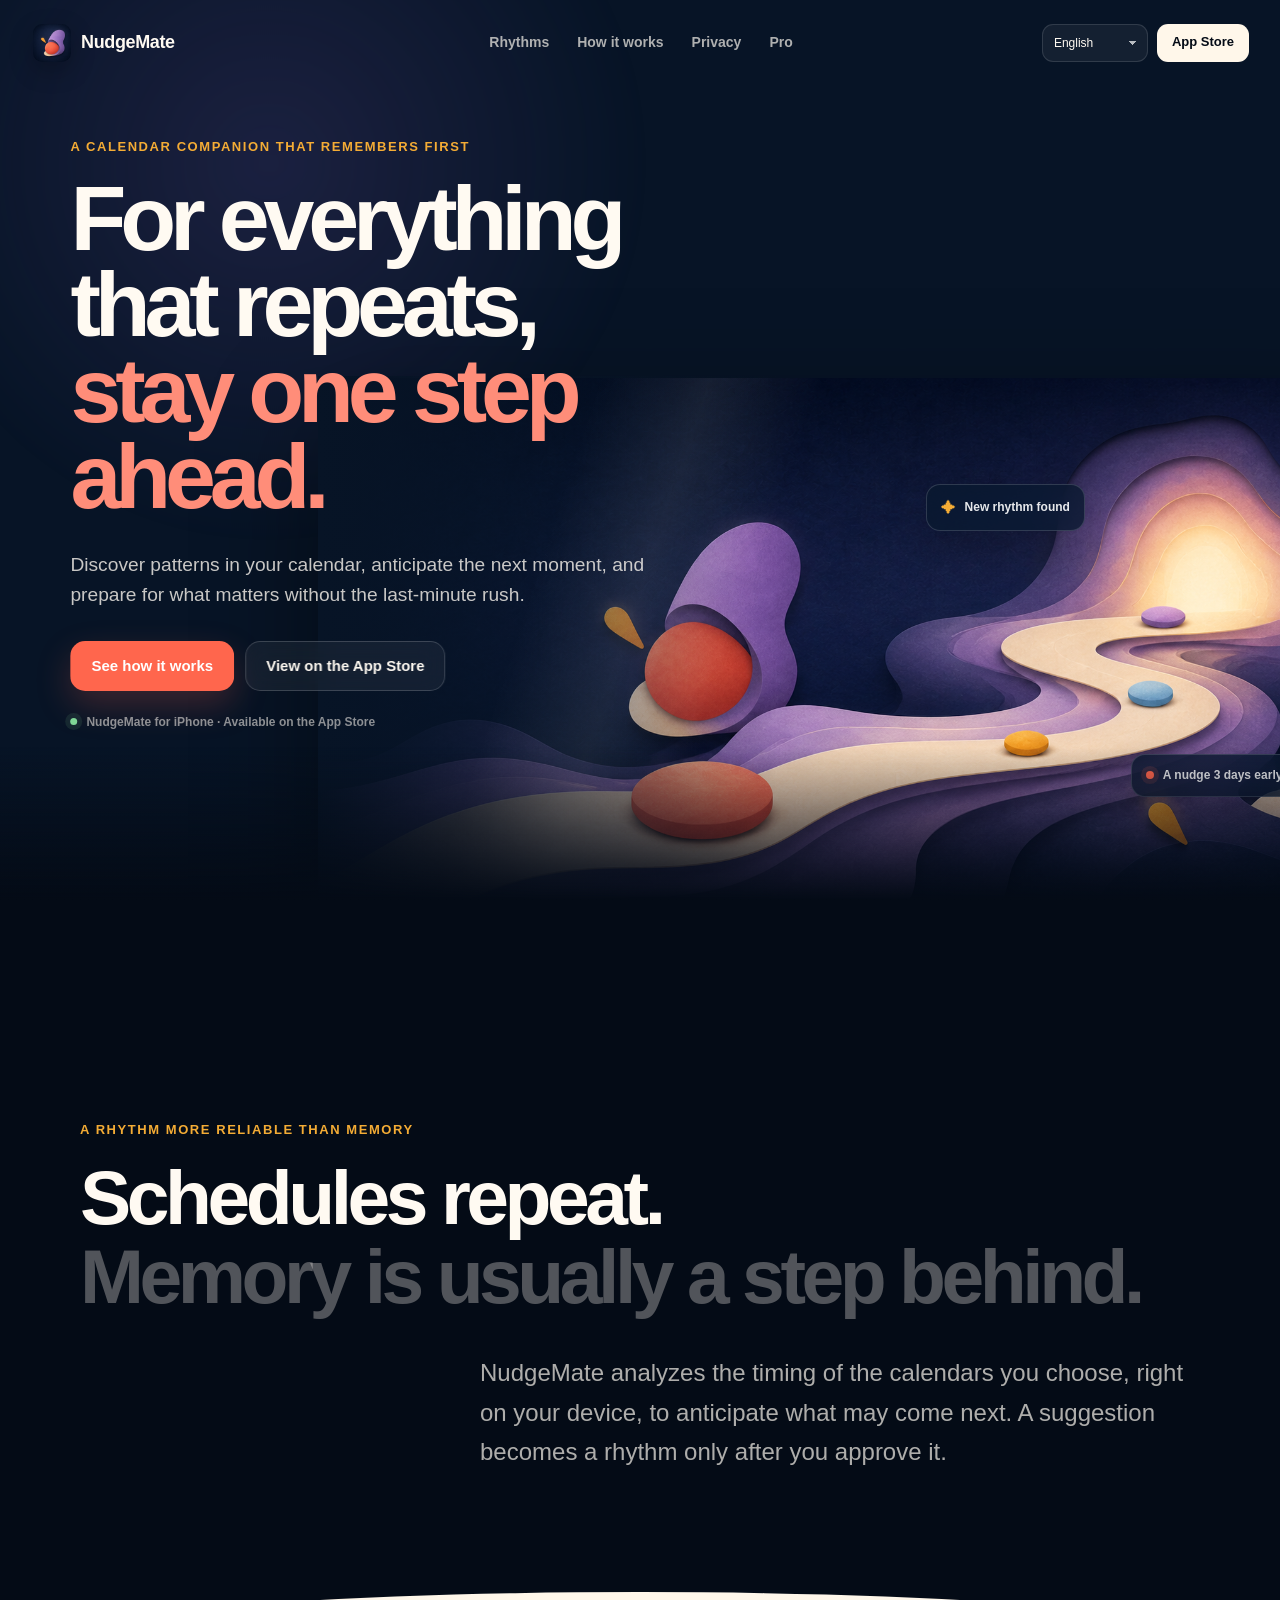
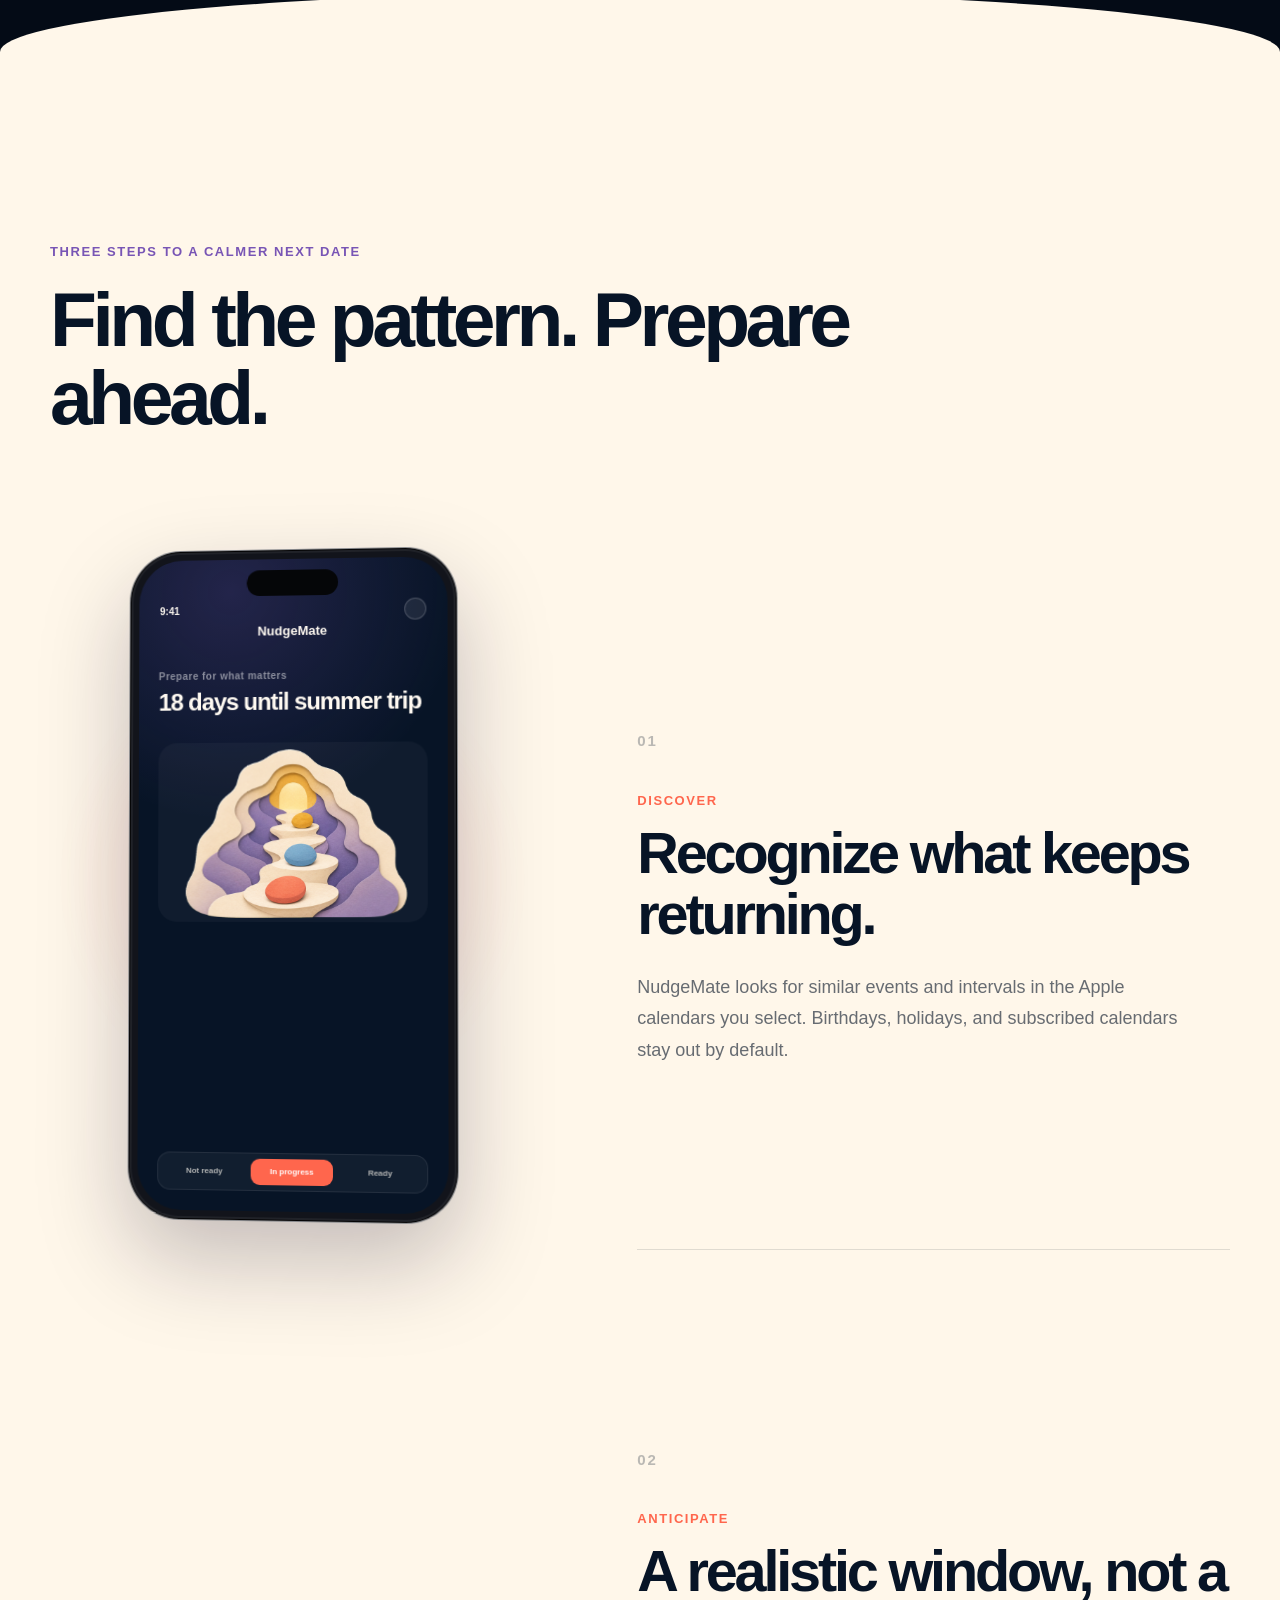
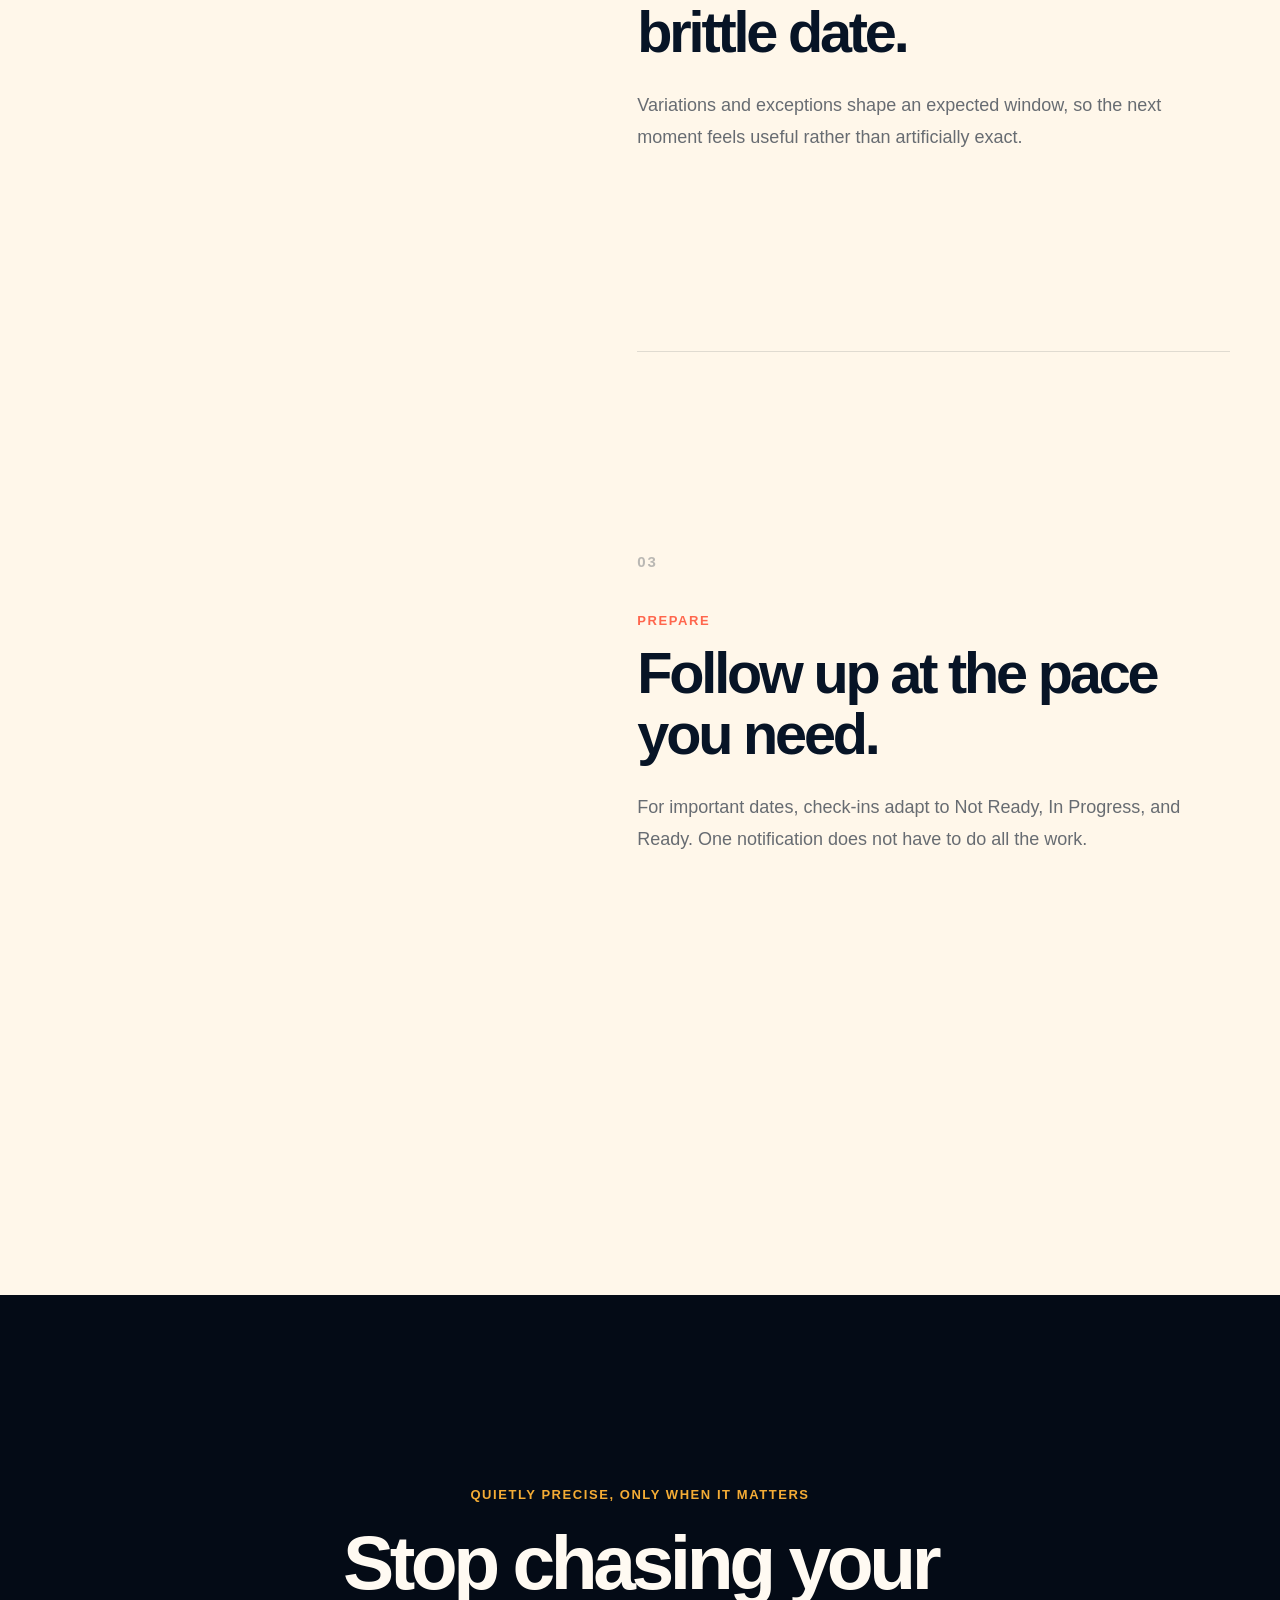
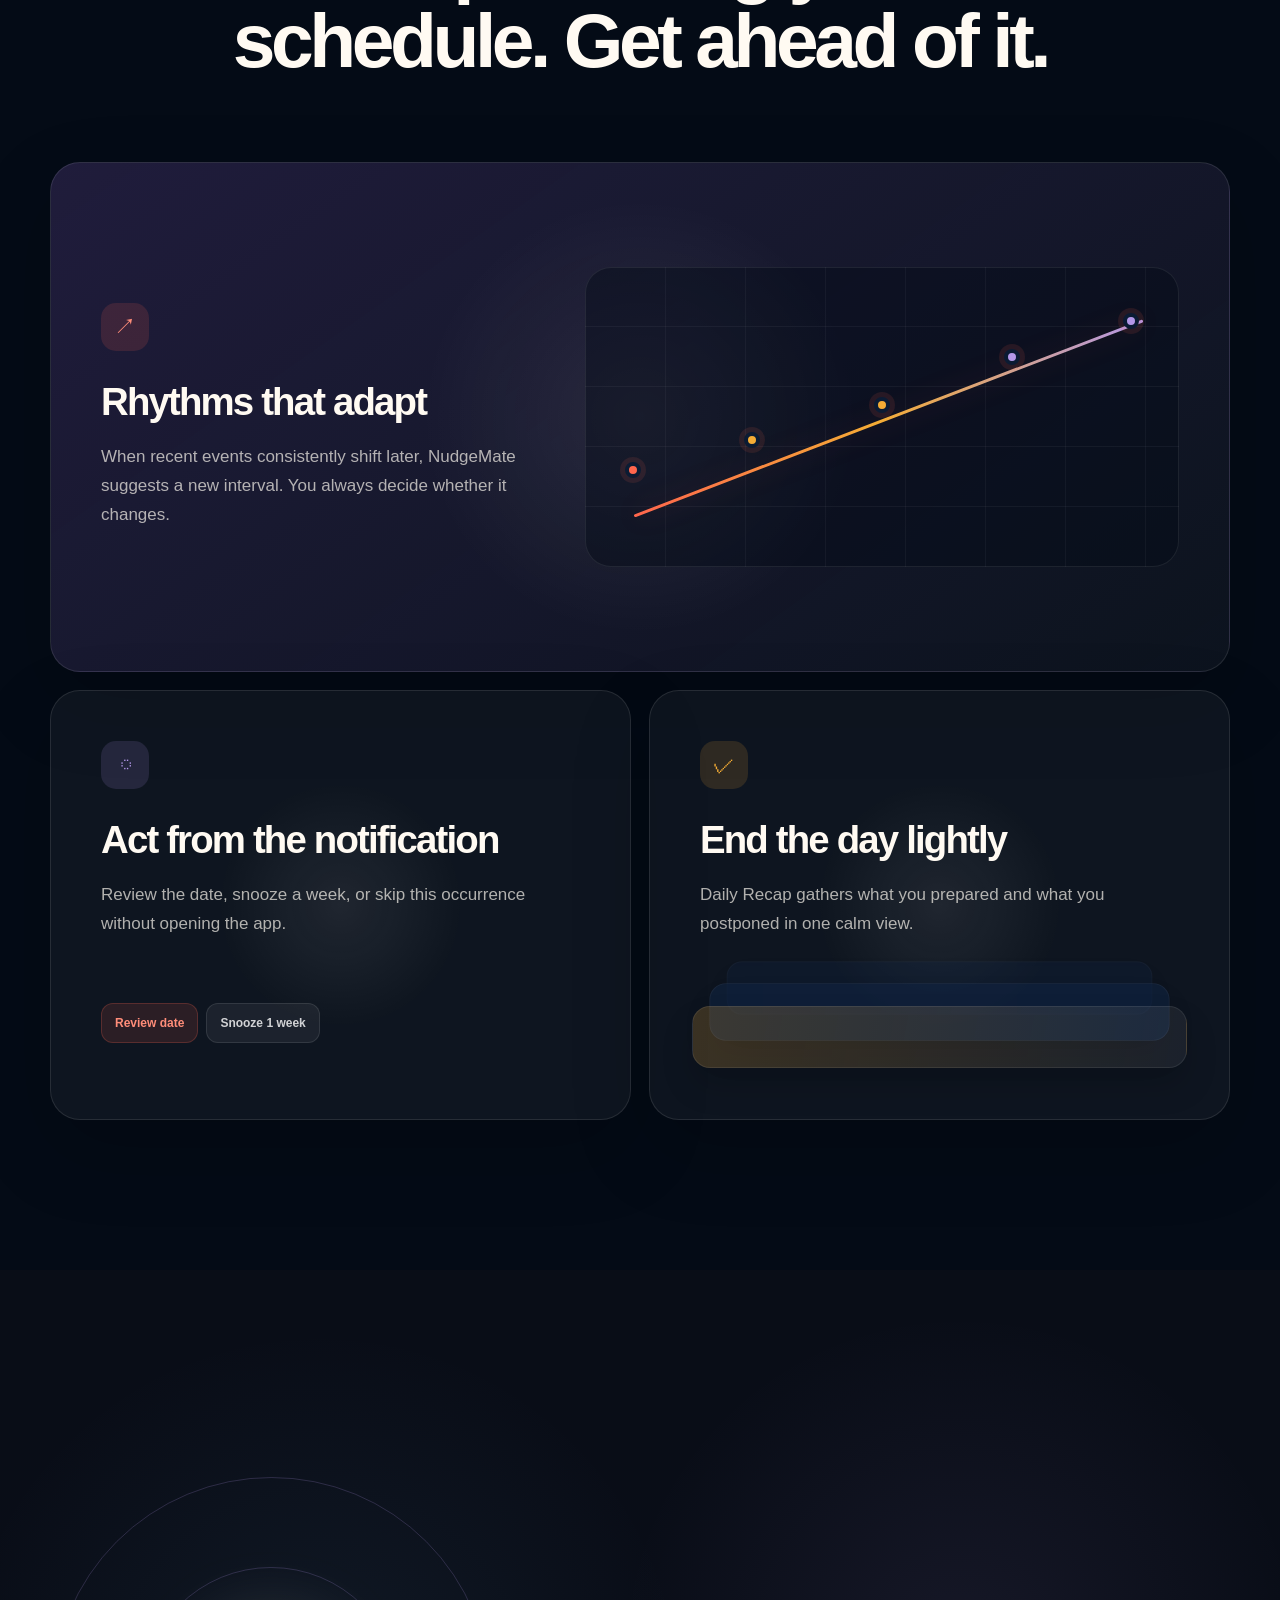
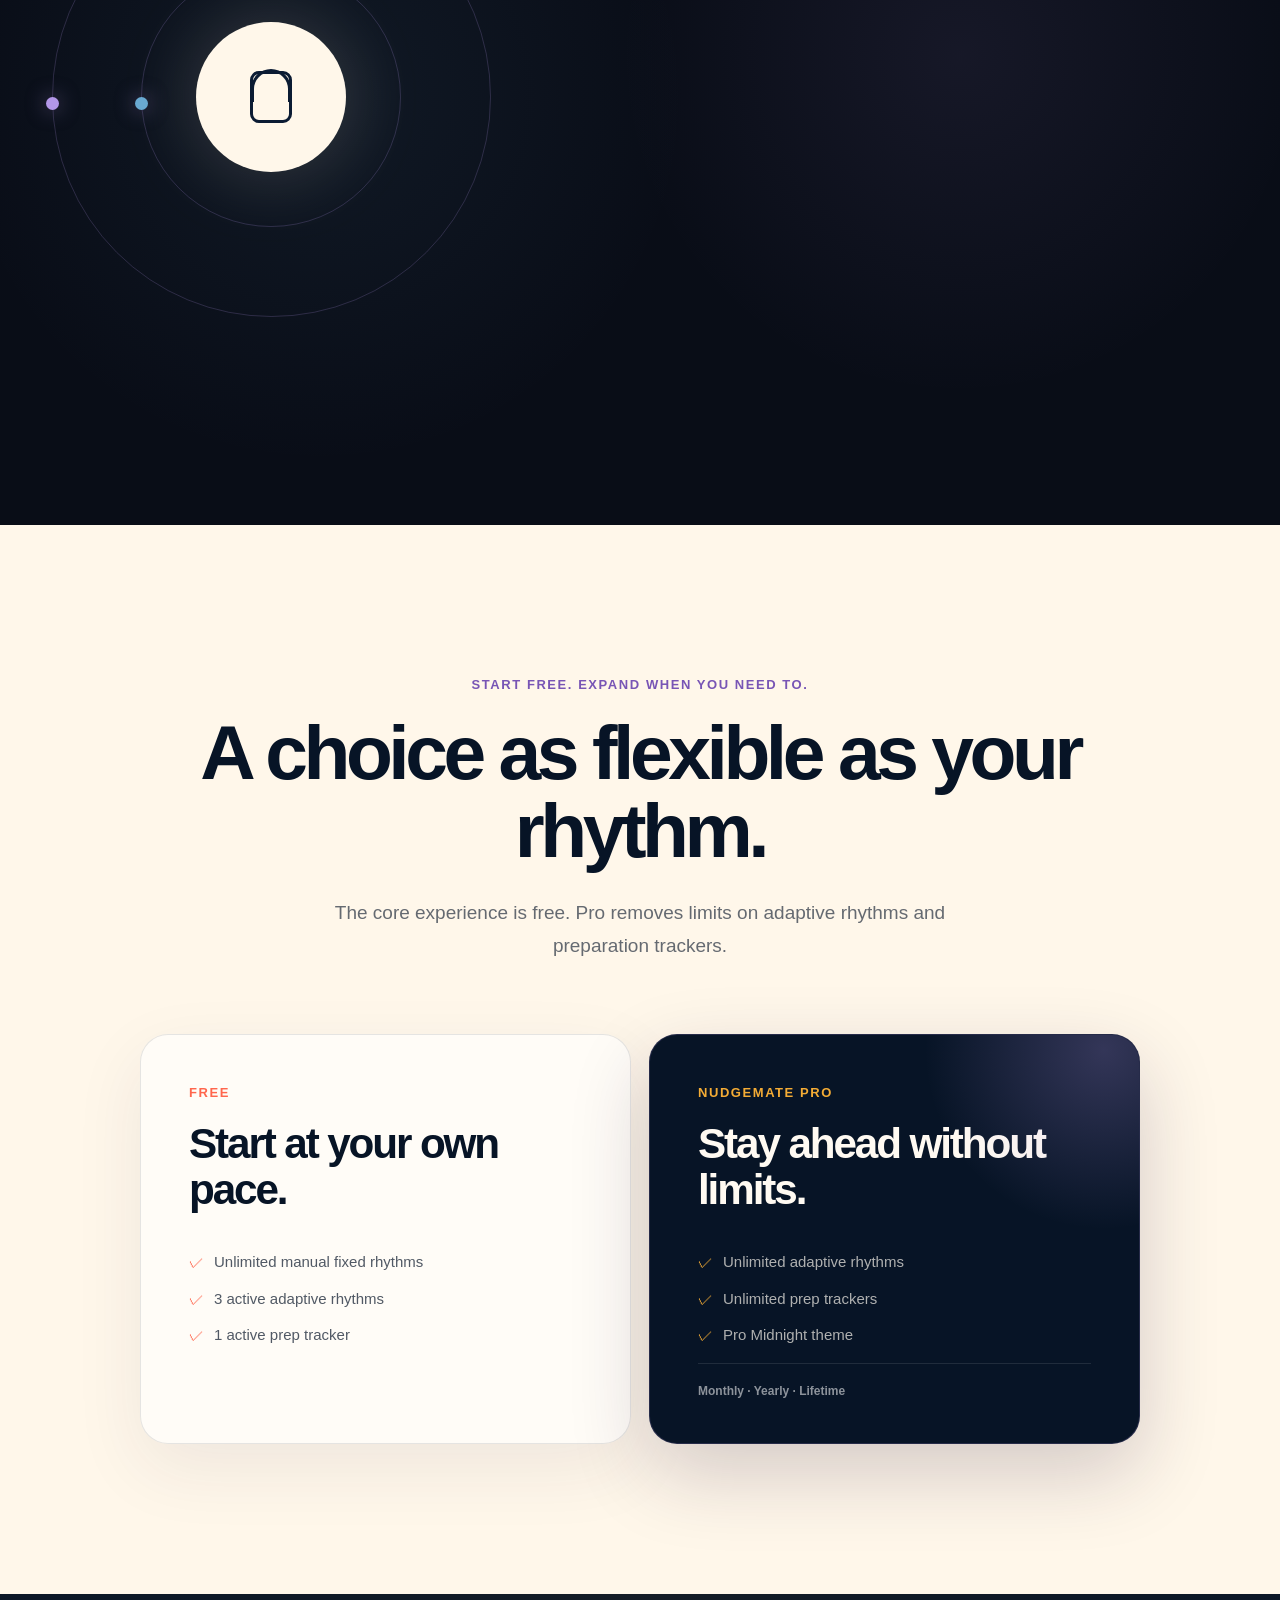
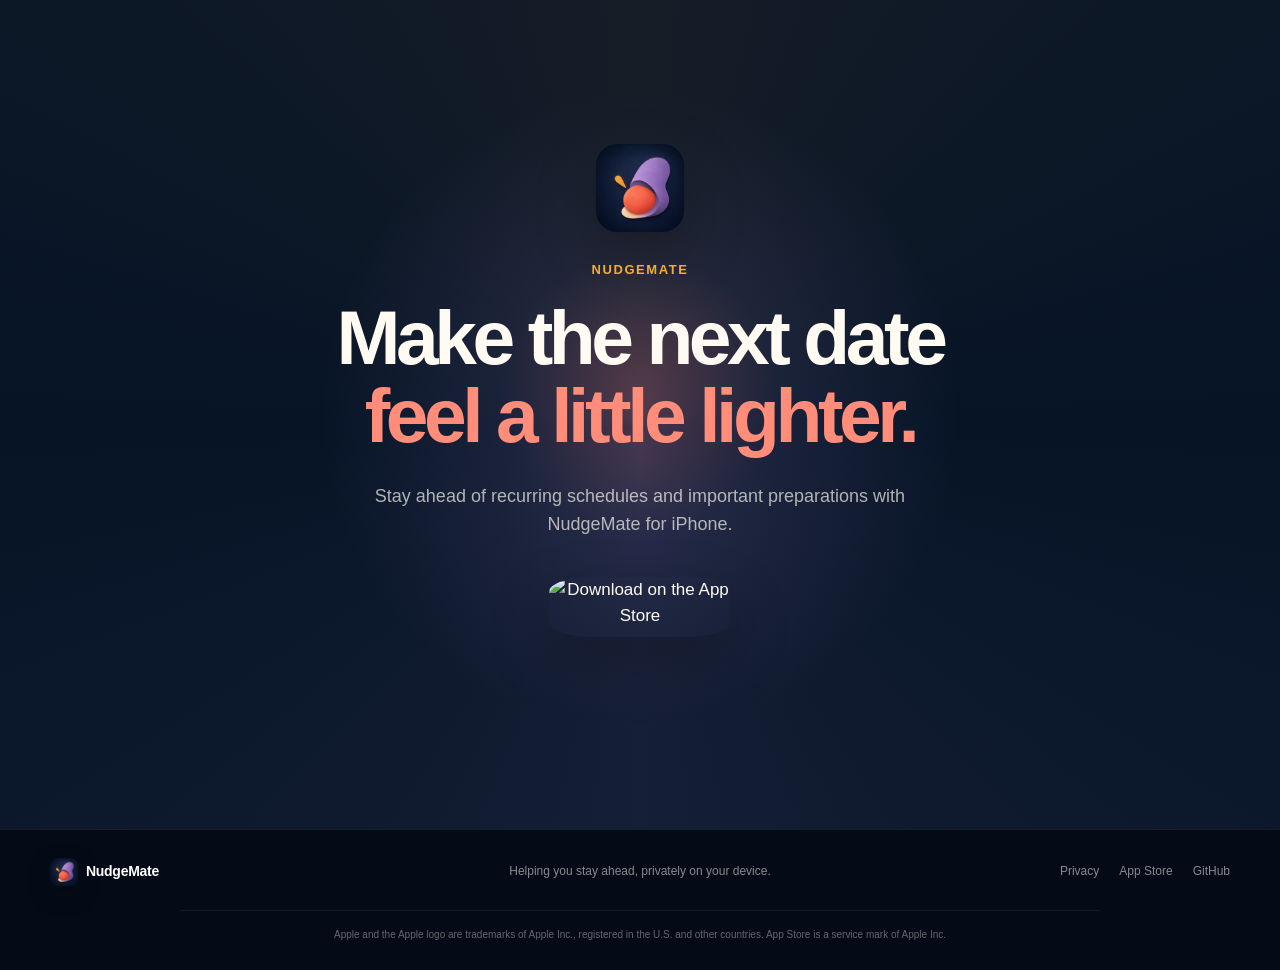
==== commit 9f9e1a9c: "feat: link NudgeMate website to App Store" ====
--- a/Website/index.html
+++ b/Website/index.html
@@ -55,7 +55,7 @@
           <option value="zh-Hant">繁體中文</option>
           <option value="ja">日本語</option>
         </select>
-        <a class="nav-cta" href="https://github.com/bbdyno/NudgeMate" data-i18n="navGithub">GitHub</a>
+        <a class="nav-cta" href="https://apps.apple.com/kr/app/nudgemate/id6799993434" data-i18n="navStore">App Store</a>
       </div>
     </nav>
   </header>
@@ -74,11 +74,11 @@
         </p>
         <div class="hero-actions reveal reveal-delay-3">
           <a class="button button-primary" href="#how" data-i18n="heroPrimary">어떻게 작동하나요?</a>
-          <a class="button button-ghost" href="https://github.com/bbdyno/NudgeMate" data-i18n="heroSecondary">GitHub에서 보기</a>
+          <a class="button button-ghost" href="https://apps.apple.com/kr/app/nudgemate/id6799993434" data-i18n="heroSecondary">App Store에서 보기</a>
         </div>
         <p class="availability reveal reveal-delay-3">
           <span class="availability-dot" aria-hidden="true"></span>
-          <span data-i18n="availability">iOS 17+ · App Store 출시 준비 중</span>
+          <span data-i18n="availability">iPhone용 NudgeMate · App Store에서 이용 가능</span>
         </p>
       </div>
 
@@ -295,8 +295,18 @@
           <span data-i18n="finalLine1">다음 일정을,</span>
           <span class="accent" data-i18n="finalLine2">조금 더 여유롭게.</span>
         </h2>
-        <p data-i18n="finalBody">현재 App Store 출시를 준비하고 있습니다. 개발 과정과 최신 소식은 GitHub에서 확인하세요.</p>
-        <a class="button button-light" href="https://github.com/bbdyno/NudgeMate" data-i18n="finalCta">GitHub에서 NudgeMate 보기</a>
+        <p data-i18n="finalBody">반복되는 일정과 중요한 준비를 놓치기 전에, iPhone용 NudgeMate를 지금 만나보세요.</p>
+        <a class="app-store-badge-link" href="https://apps.apple.com/kr/app/nudgemate/id6799993434">
+          <img
+            class="app-store-badge"
+            src="https://tools.applemediaservices.com/api/badges/download-on-the-app-store/black/ko-kr?size=250x83"
+            width="250"
+            height="83"
+            alt="App Store에서 다운로드"
+            data-store-badge
+            data-i18n-alt="storeBadgeAlt"
+          >
+        </a>
       </div>
     </section>
   </main>
@@ -306,11 +316,13 @@
       <img src="assets/app-icon.png" width="28" height="28" alt="">
       <span>NudgeMate</span>
     </a>
-    <p data-i18n="footerNote">기기 안에서 당신의 다음을 미리 챙깁니다.</p>
+    <p class="footer-note" data-i18n="footerNote">기기 안에서 당신의 다음을 미리 챙깁니다.</p>
     <div class="footer-links">
-      <a href="#privacy" data-i18n="navPrivacy">개인정보 보호</a>
+      <a href="privacy.html" data-i18n="navPrivacy">개인정보 보호</a>
+      <a href="https://apps.apple.com/kr/app/nudgemate/id6799993434">App Store</a>
       <a href="https://github.com/bbdyno/NudgeMate">GitHub</a>
     </div>
+    <p class="apple-trademark" data-i18n="appleTrademark">Apple 및 Apple 로고는 미국 및 기타 국가에 등록된 Apple Inc.의 상표입니다. App Store는 Apple Inc.의 서비스 마크입니다.</p>
   </footer>
 
   <script src="app.js" defer></script>
--- a/Website/styles.css
+++ b/Website/styles.css
@@ -237,6 +237,7 @@
 .language-select:focus-visible,
 .nav-cta:focus-visible,
 .button:focus-visible,
+.app-store-badge-link:focus-visible,
 .brand:focus-visible,
 .footer-links a:focus-visible {
   outline: 2px solid var(--gold);
@@ -1418,14 +1419,16 @@
   font-size: 18px;
 }
 
-.button-light {
-  margin-top: 32px;
-  background: var(--cream);
-  color: var(--navy-950);
-}
-
-.button-light:hover {
-  background: white;
+.app-store-badge-link {
+  display: inline-flex;
+  margin-top: 24px;
+  padding: 14px;
+  border-radius: 12px;
+}
+
+.app-store-badge {
+  width: 181px;
+  height: auto;
 }
 
 .site-footer {
@@ -1455,6 +1458,18 @@
   display: flex;
   justify-self: end;
   gap: 20px;
+}
+
+.apple-trademark {
+  grid-column: 1 / -1;
+  width: min(100%, 920px);
+  margin-right: auto !important;
+  margin-left: auto !important;
+  padding-top: 16px;
+  border-top: 1px solid rgba(255, 255, 255, 0.06);
+  color: rgba(255, 255, 255, 0.38);
+  font-size: 10px;
+  line-height: 1.55;
 }
 
 .reveal {
@@ -1762,7 +1777,7 @@
     grid-template-columns: 1fr auto;
   }
 
-  .site-footer p {
+  .site-footer .footer-note {
     display: none;
   }
 }
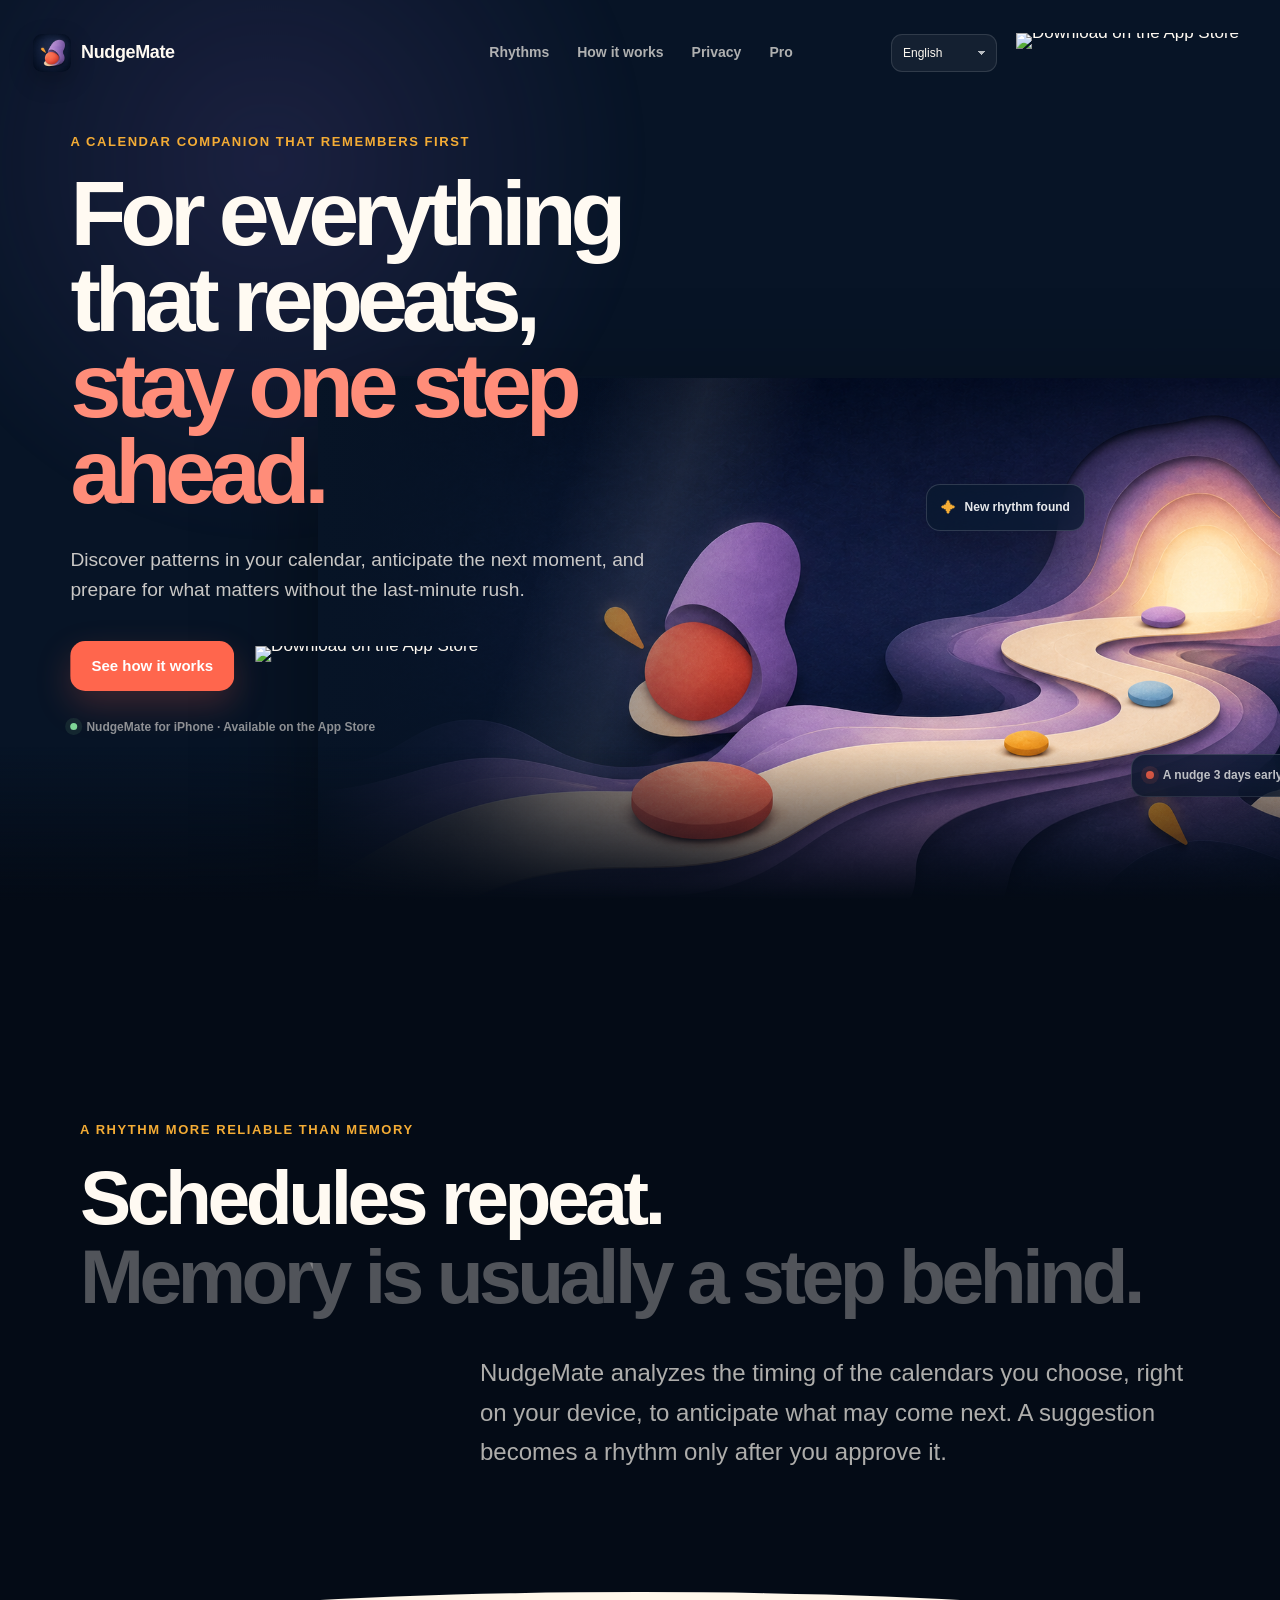
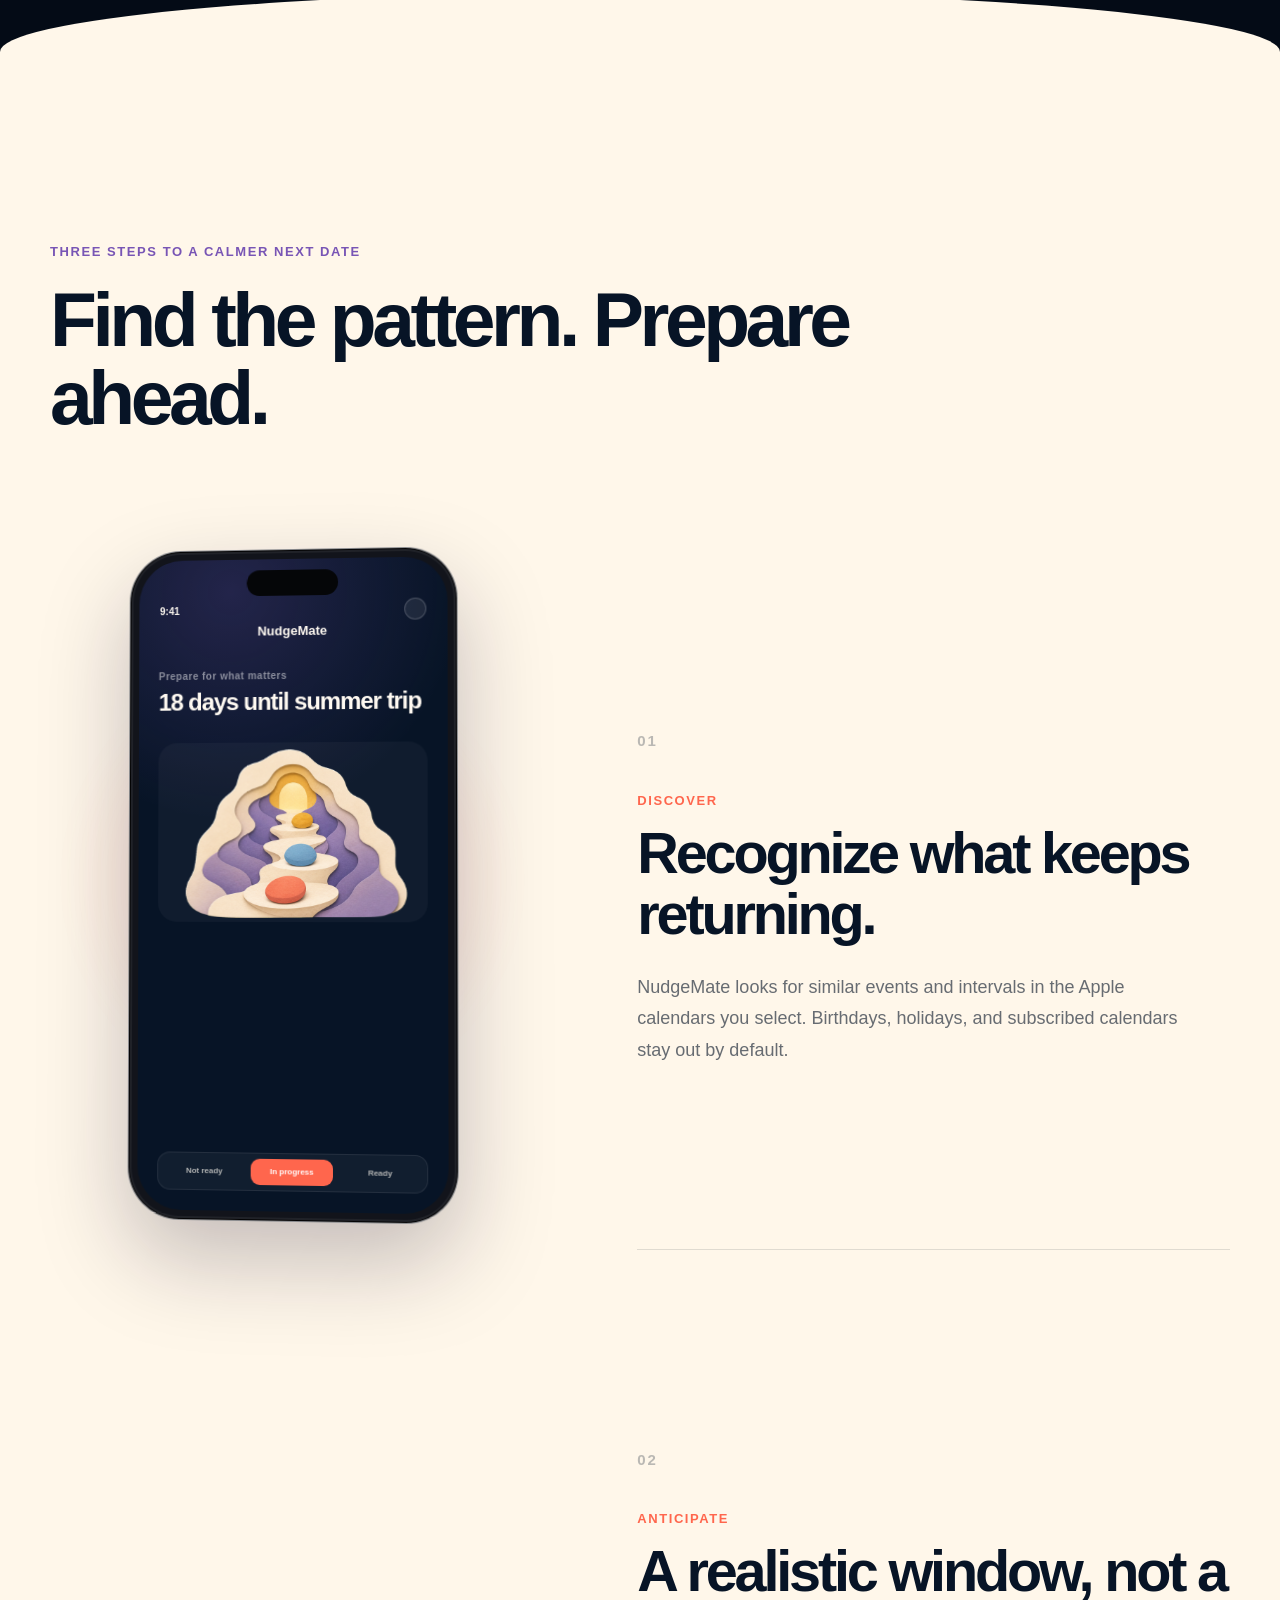
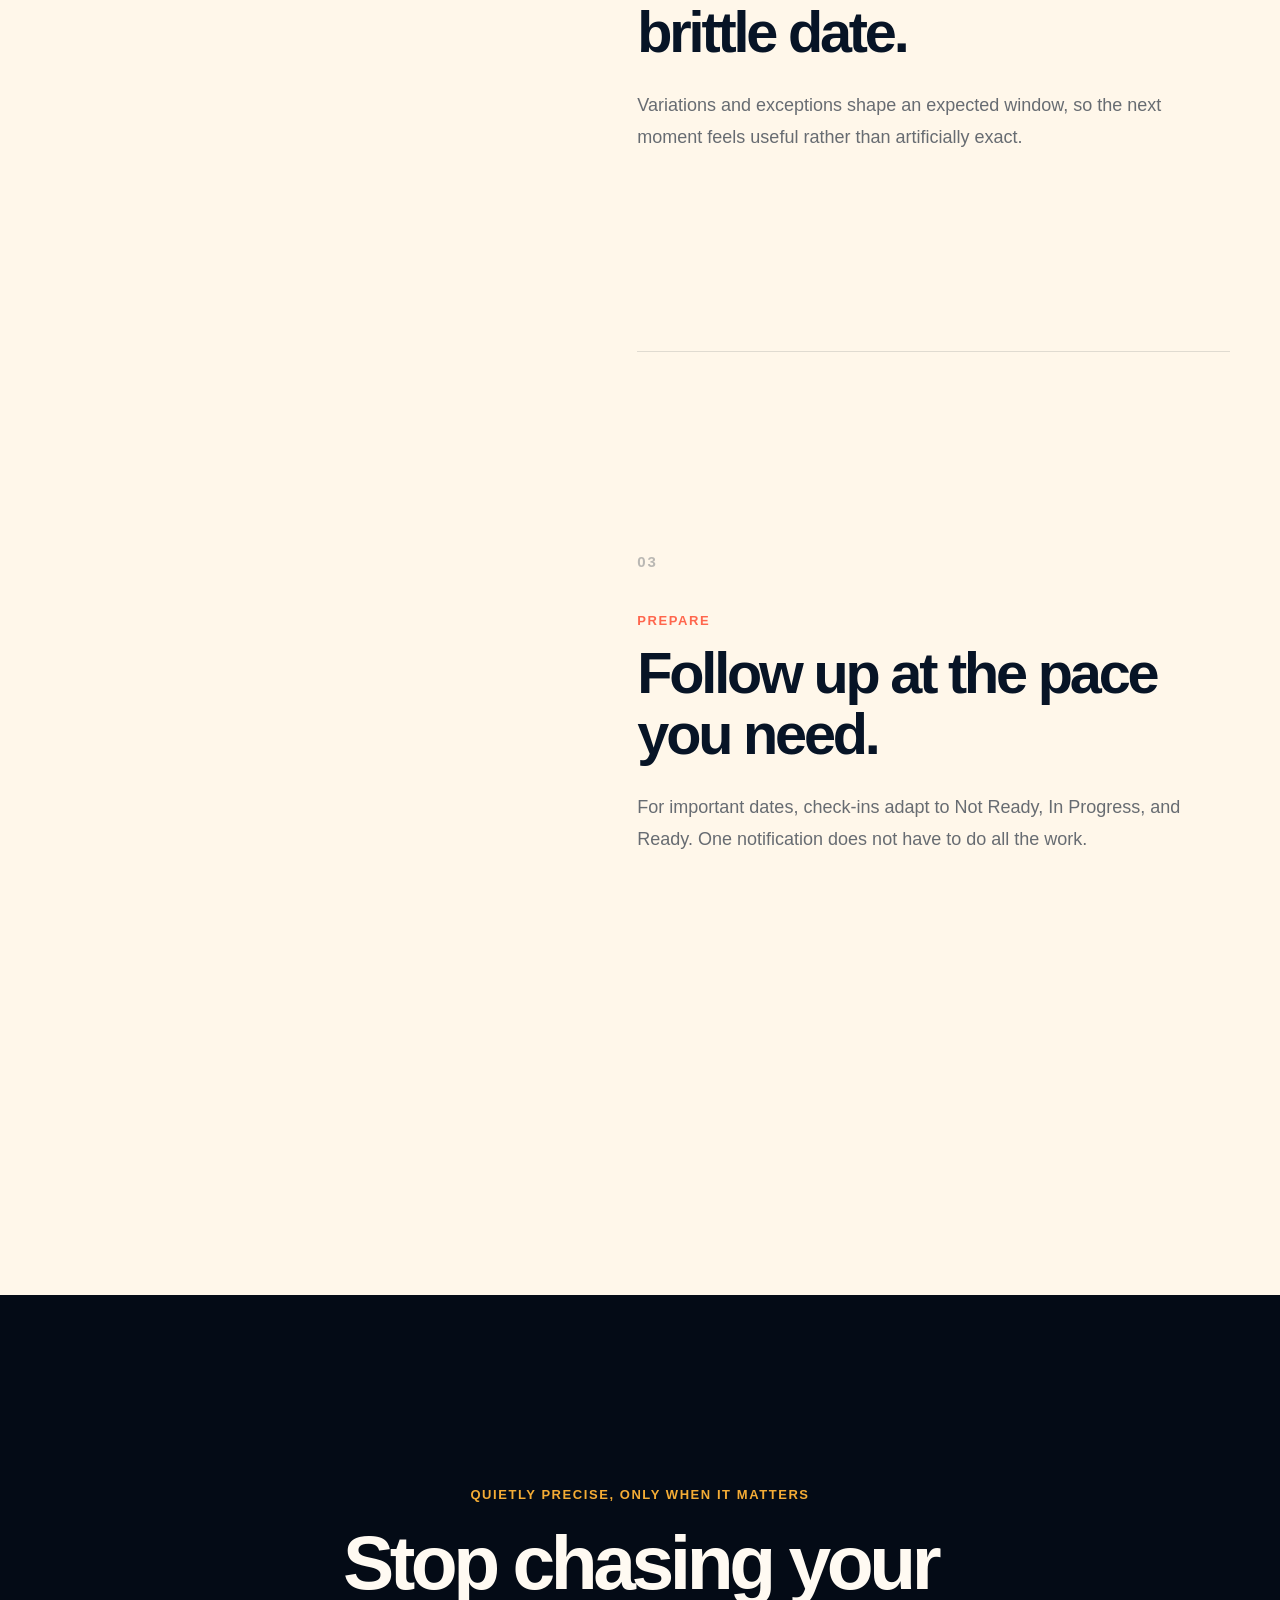
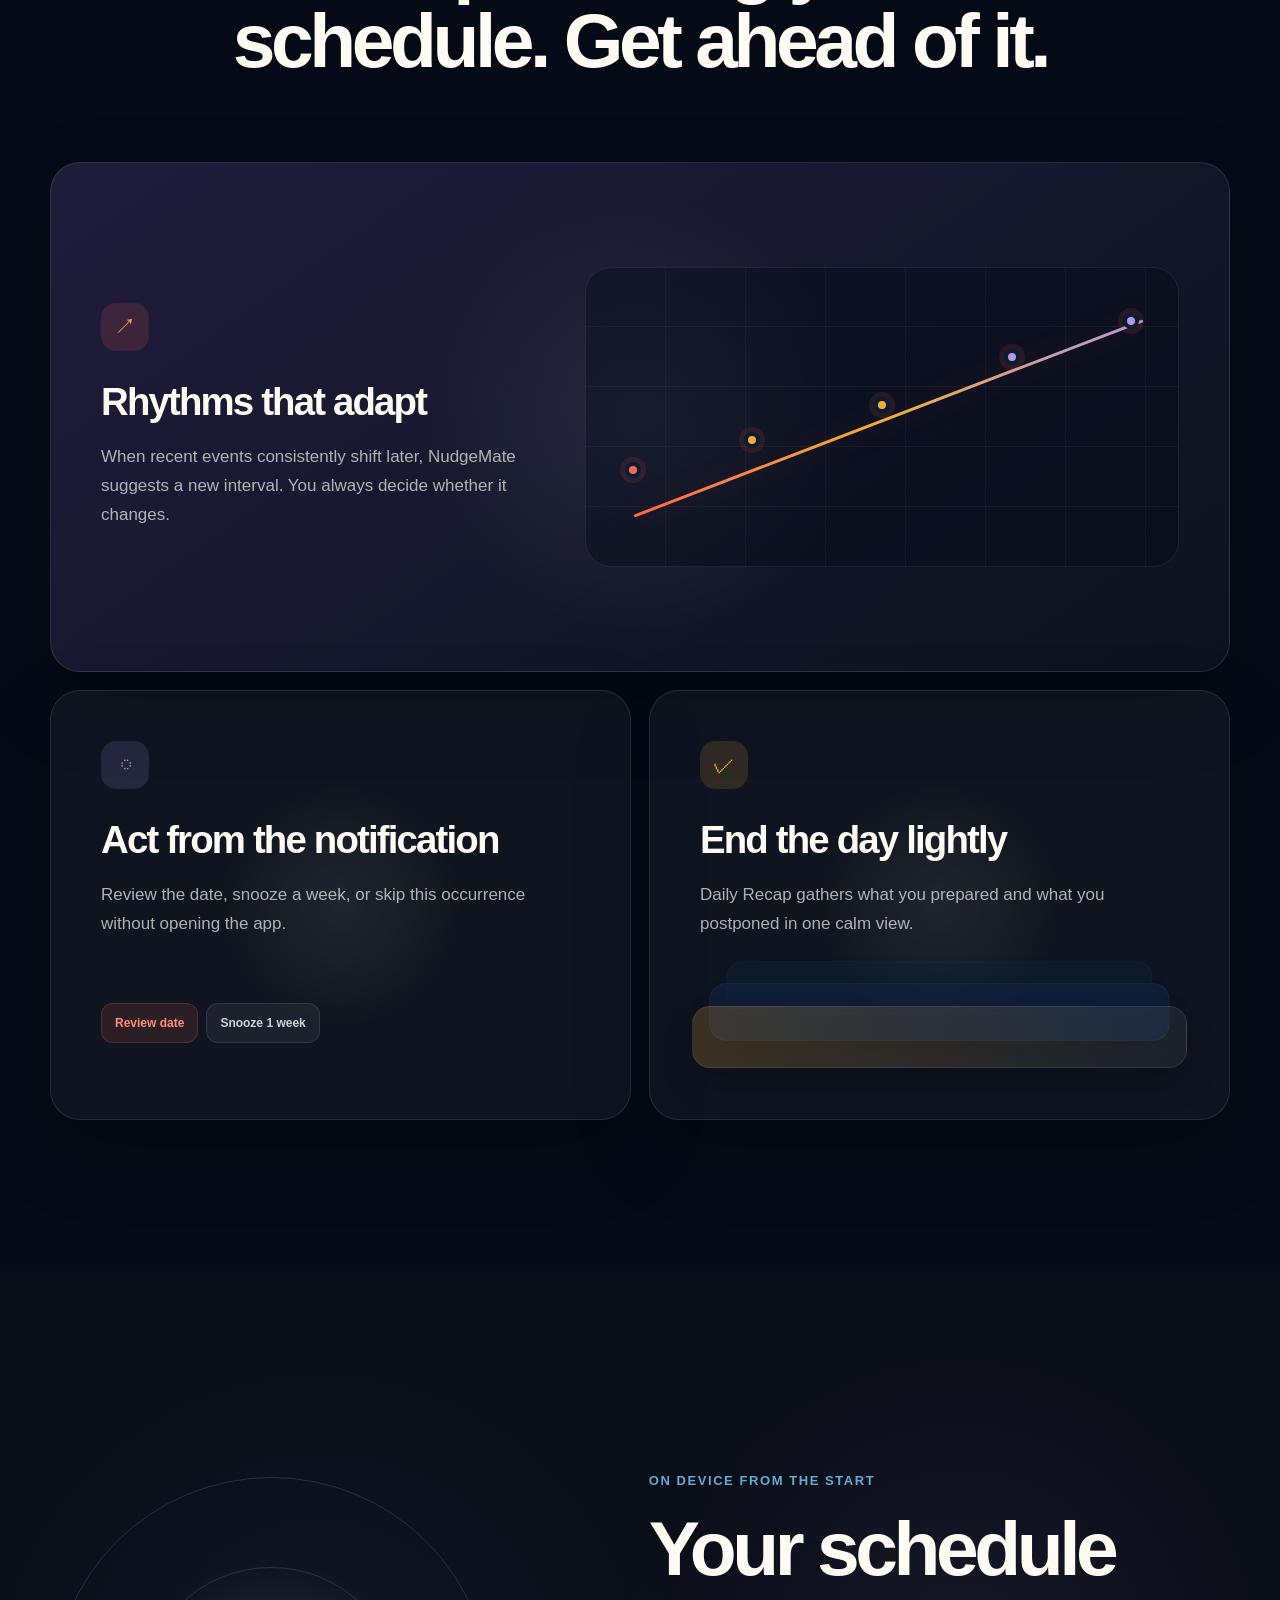
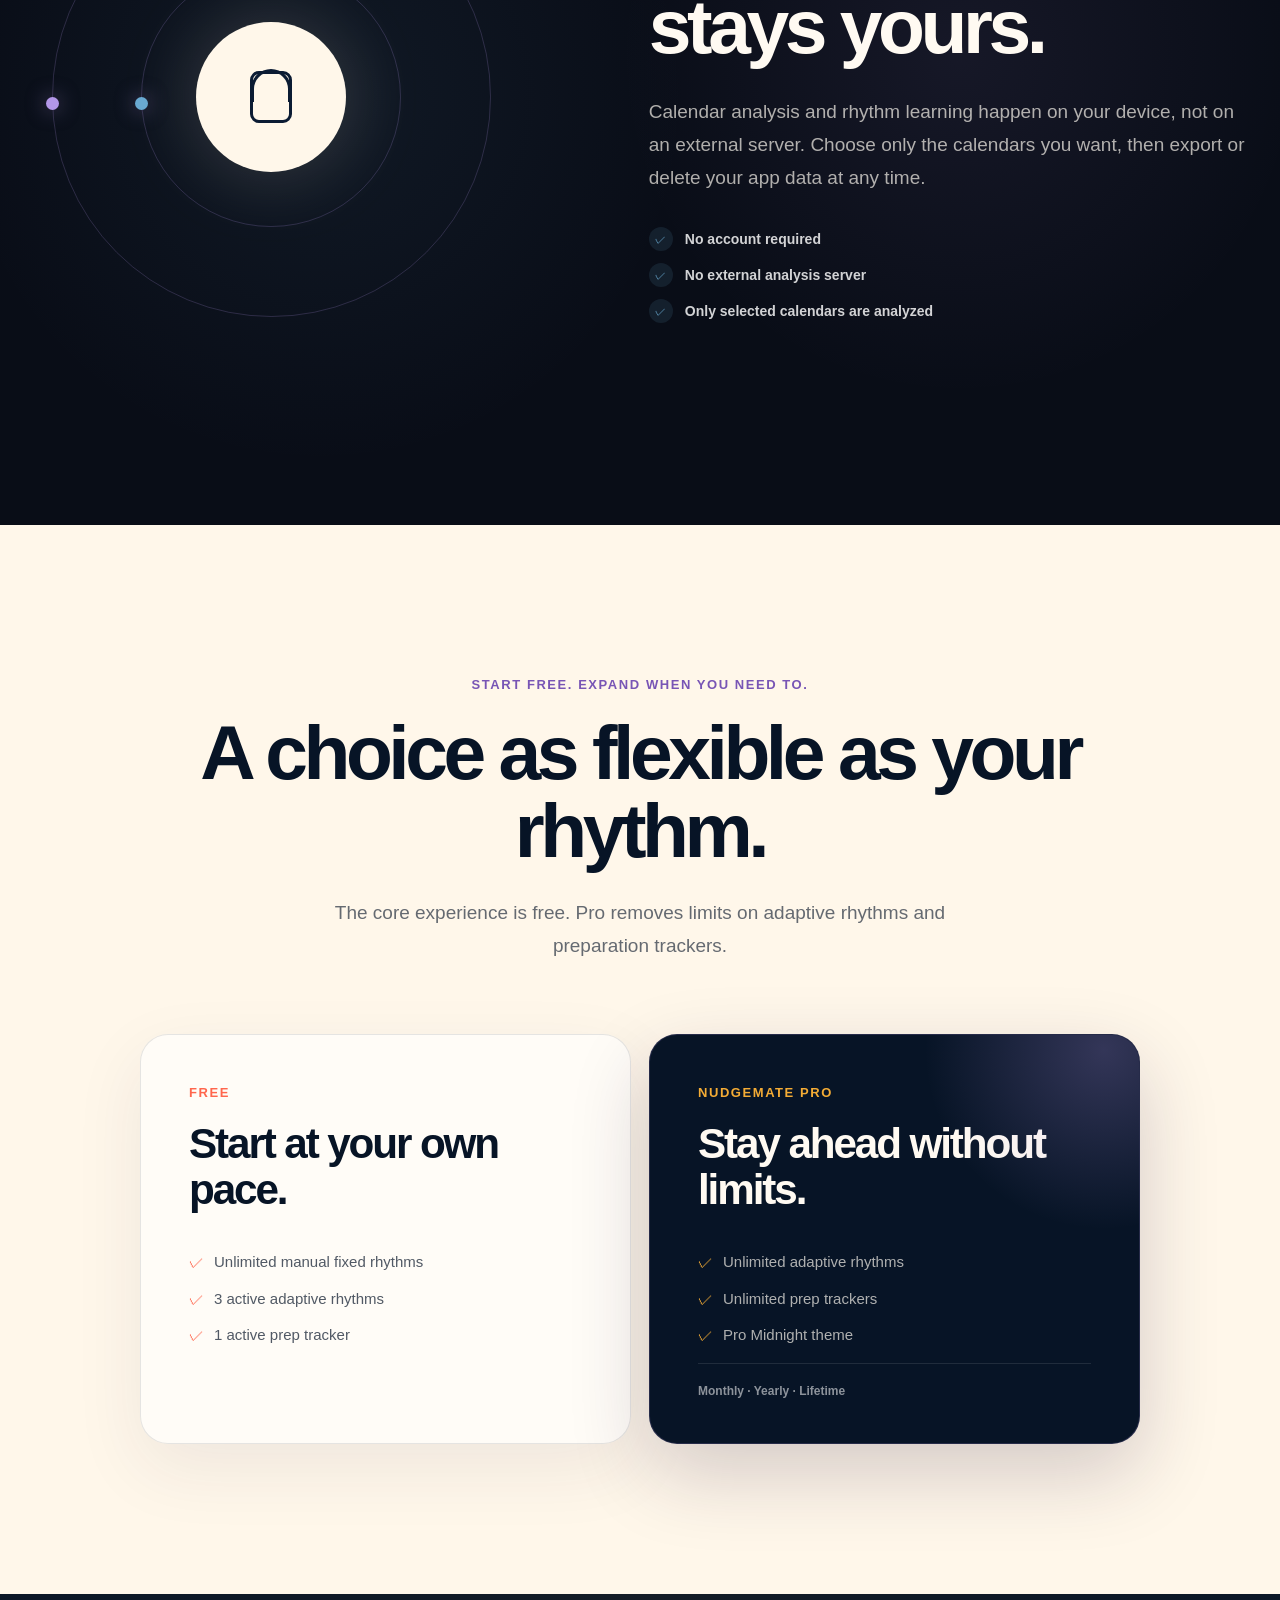
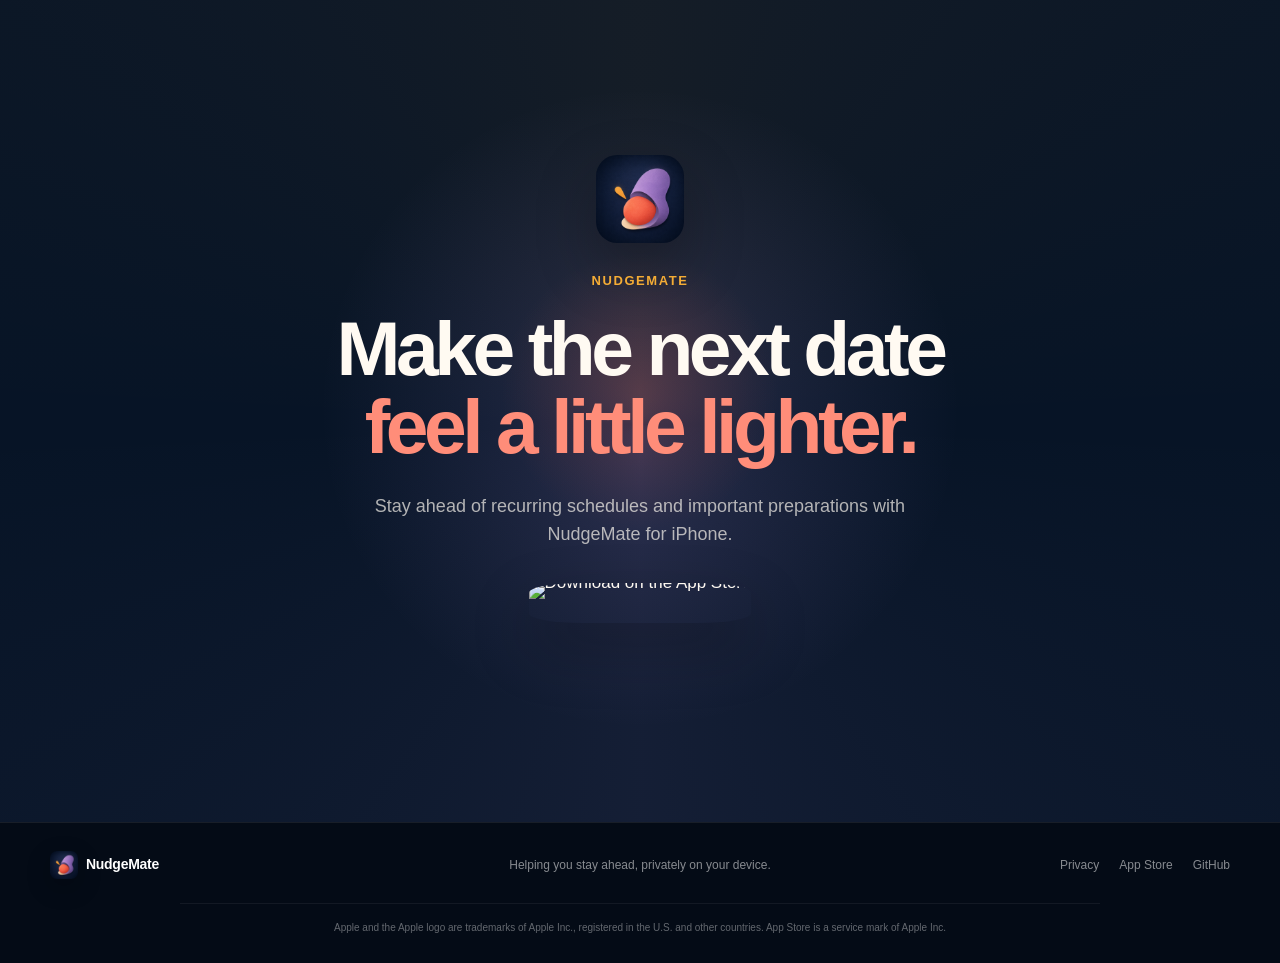
==== commit 002bd5eb: "fix: render official App Store badges correctly" ====
--- a/Website/index.html
+++ b/Website/index.html
@@ -55,7 +55,20 @@
           <option value="zh-Hant">繁體中文</option>
           <option value="ja">日本語</option>
         </select>
-        <a class="nav-cta" href="https://apps.apple.com/kr/app/nudgemate/id6799993434" data-i18n="navStore">App Store</a>
+        <a
+          class="app-store-badge-link app-store-badge-link--nav"
+          href="https://apps.apple.com/kr/app/nudgemate/id6799993434"
+          aria-label="App Store에서 다운로드"
+          data-i18n-aria-label="storeBadgeAlt"
+        >
+          <img
+            class="app-store-badge"
+            src="https://tools.applemediaservices.com/api/badges/download-on-the-app-store/black/ko-kr"
+            alt="App Store에서 다운로드"
+            data-store-badge
+            data-i18n-alt="storeBadgeAlt"
+          >
+        </a>
       </div>
     </nav>
   </header>
@@ -74,7 +87,20 @@
         </p>
         <div class="hero-actions reveal reveal-delay-3">
           <a class="button button-primary" href="#how" data-i18n="heroPrimary">어떻게 작동하나요?</a>
-          <a class="button button-ghost" href="https://apps.apple.com/kr/app/nudgemate/id6799993434" data-i18n="heroSecondary">App Store에서 보기</a>
+          <a
+            class="app-store-badge-link app-store-badge-link--hero"
+            href="https://apps.apple.com/kr/app/nudgemate/id6799993434"
+            aria-label="App Store에서 다운로드"
+            data-i18n-aria-label="storeBadgeAlt"
+          >
+            <img
+              class="app-store-badge"
+              src="https://tools.applemediaservices.com/api/badges/download-on-the-app-store/black/ko-kr"
+              alt="App Store에서 다운로드"
+              data-store-badge
+              data-i18n-alt="storeBadgeAlt"
+            >
+          </a>
         </div>
         <p class="availability reveal reveal-delay-3">
           <span class="availability-dot" aria-hidden="true"></span>
@@ -296,12 +322,15 @@
           <span class="accent" data-i18n="finalLine2">조금 더 여유롭게.</span>
         </h2>
         <p data-i18n="finalBody">반복되는 일정과 중요한 준비를 놓치기 전에, iPhone용 NudgeMate를 지금 만나보세요.</p>
-        <a class="app-store-badge-link" href="https://apps.apple.com/kr/app/nudgemate/id6799993434">
+        <a
+          class="app-store-badge-link app-store-badge-link--final"
+          href="https://apps.apple.com/kr/app/nudgemate/id6799993434"
+          aria-label="App Store에서 다운로드"
+          data-i18n-aria-label="storeBadgeAlt"
+        >
           <img
             class="app-store-badge"
-            src="https://tools.applemediaservices.com/api/badges/download-on-the-app-store/black/ko-kr?size=250x83"
-            width="250"
-            height="83"
+            src="https://tools.applemediaservices.com/api/badges/download-on-the-app-store/black/ko-kr"
             alt="App Store에서 다운로드"
             data-store-badge
             data-i18n-alt="storeBadgeAlt"
--- a/Website/styles.css
+++ b/Website/styles.css
@@ -235,29 +235,12 @@
 }
 
 .language-select:focus-visible,
-.nav-cta:focus-visible,
 .button:focus-visible,
 .app-store-badge-link:focus-visible,
 .brand:focus-visible,
 .footer-links a:focus-visible {
   outline: 2px solid var(--gold);
   outline-offset: 3px;
-}
-
-.nav-cta {
-  min-height: 38px;
-  padding: 8px 15px;
-  border-radius: 11px;
-  background: var(--cream);
-  color: var(--navy-950);
-  font-size: 13px;
-  font-weight: 700;
-  transition: transform 180ms ease, background-color 180ms ease;
-}
-
-.nav-cta:hover {
-  background: white;
-  transform: translateY(-1px);
 }
 
 .hero {
@@ -341,6 +324,7 @@
 
 .hero-actions {
   display: flex;
+  align-items: center;
   flex-wrap: wrap;
   gap: 11px;
   margin-top: 30px;
@@ -371,17 +355,6 @@
 
 .button-primary:hover {
   background: #ff735c;
-}
-
-.button-ghost {
-  border-color: rgba(255, 255, 255, 0.17);
-  background: rgba(255, 255, 255, 0.055);
-  backdrop-filter: blur(12px);
-}
-
-.button-ghost:hover {
-  border-color: rgba(255, 255, 255, 0.28);
-  background: rgba(255, 255, 255, 0.09);
 }
 
 .availability {
@@ -1421,14 +1394,21 @@
 
 .app-store-badge-link {
   display: inline-flex;
+  width: fit-content;
+  padding: 10px;
+  line-height: 0;
+}
+
+.app-store-badge {
+  display: block;
+  width: auto;
+  height: 40px;
+  max-width: none;
+  object-fit: contain;
+}
+
+.app-store-badge-link--final {
   margin-top: 24px;
-  padding: 14px;
-  border-radius: 12px;
-}
-
-.app-store-badge {
-  width: 181px;
-  height: auto;
 }
 
 .site-footer {
@@ -1570,10 +1550,6 @@
   .brand img {
     width: 34px;
     height: 34px;
-  }
-
-  .nav-cta {
-    display: none;
   }
 
   .language-select {
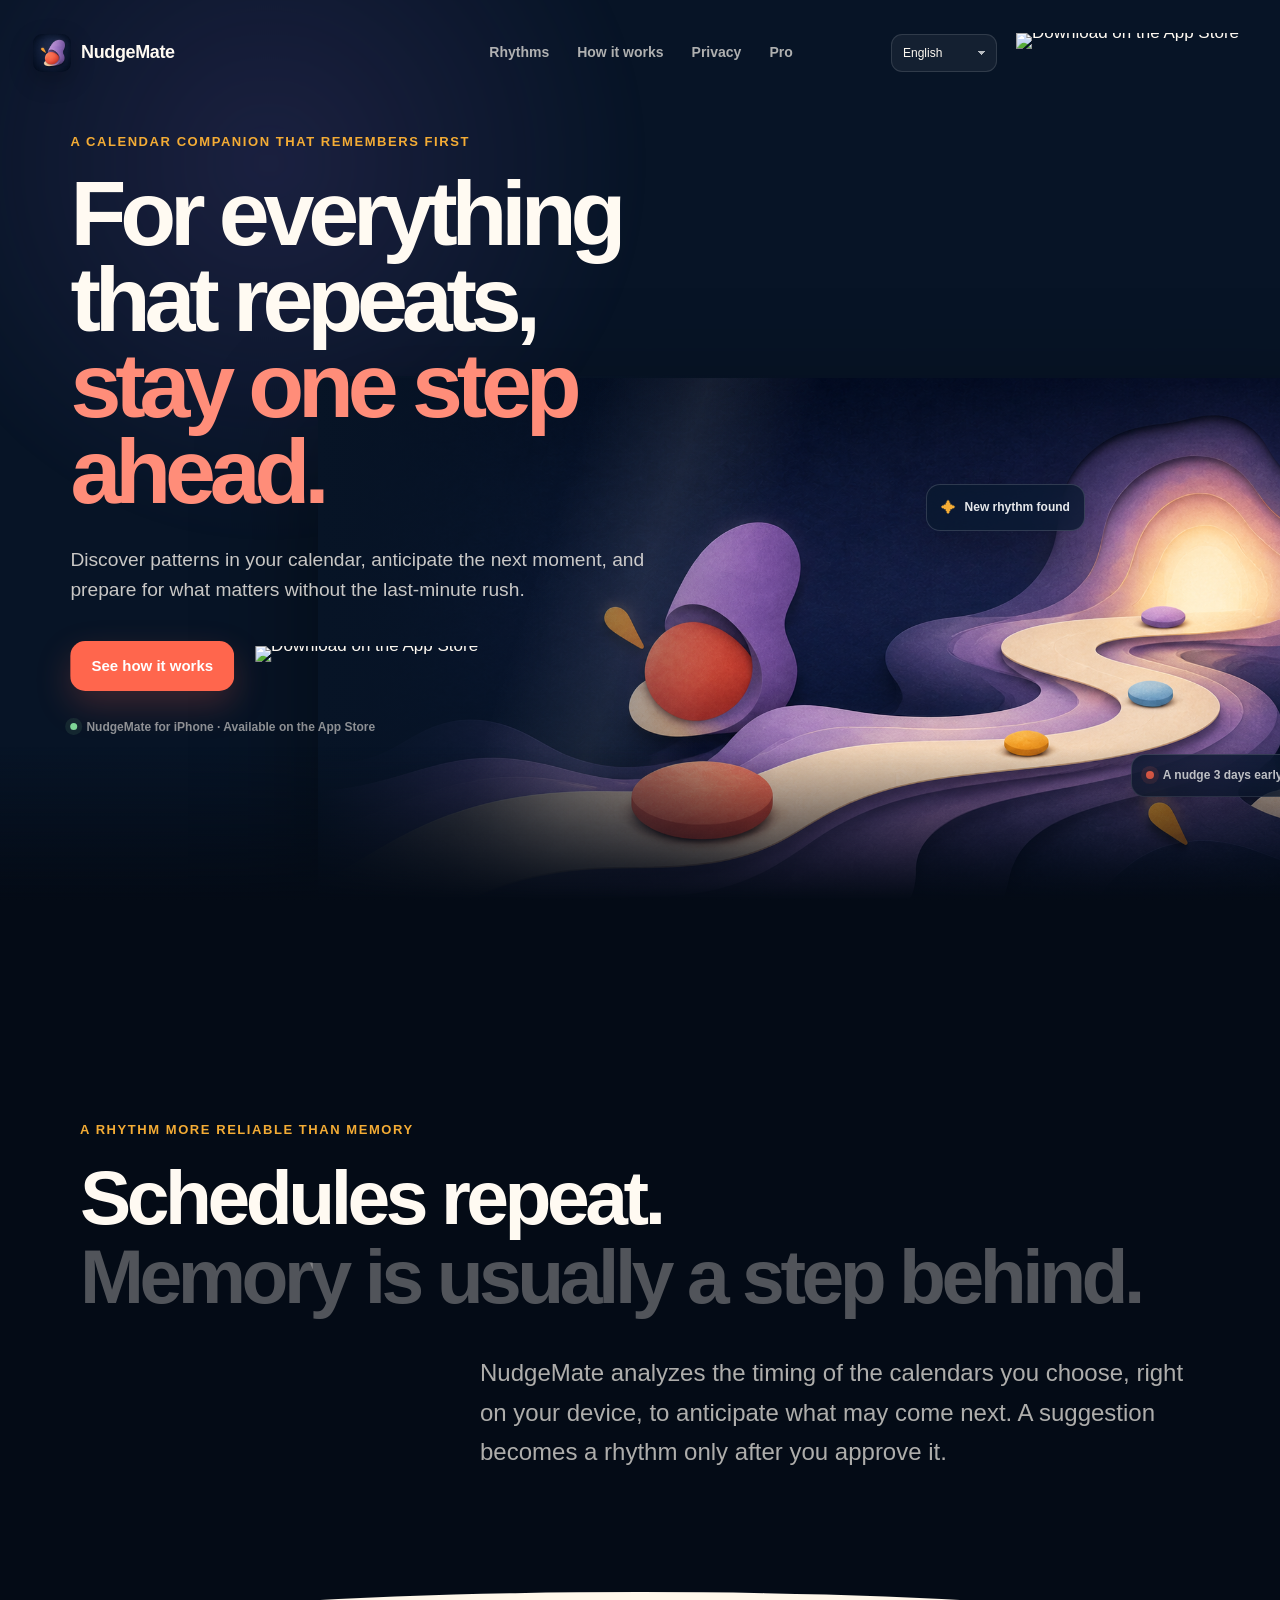
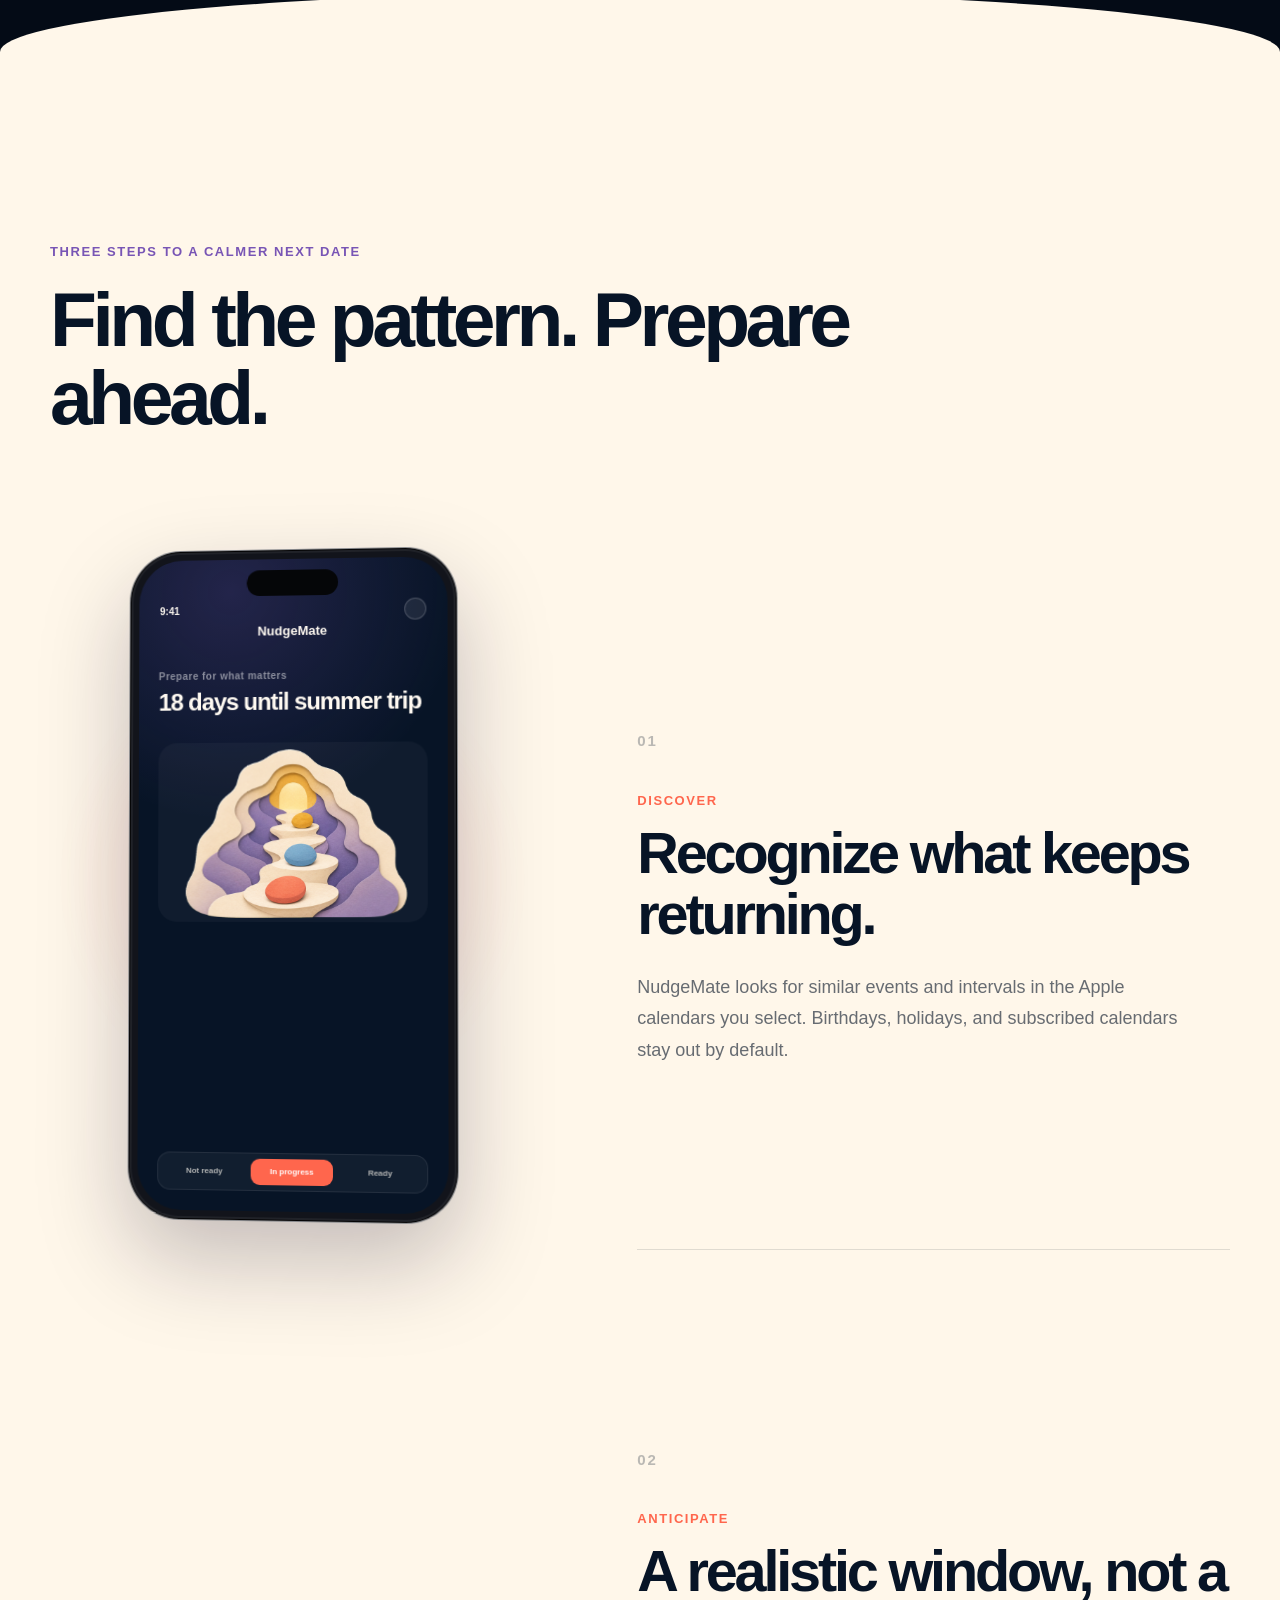
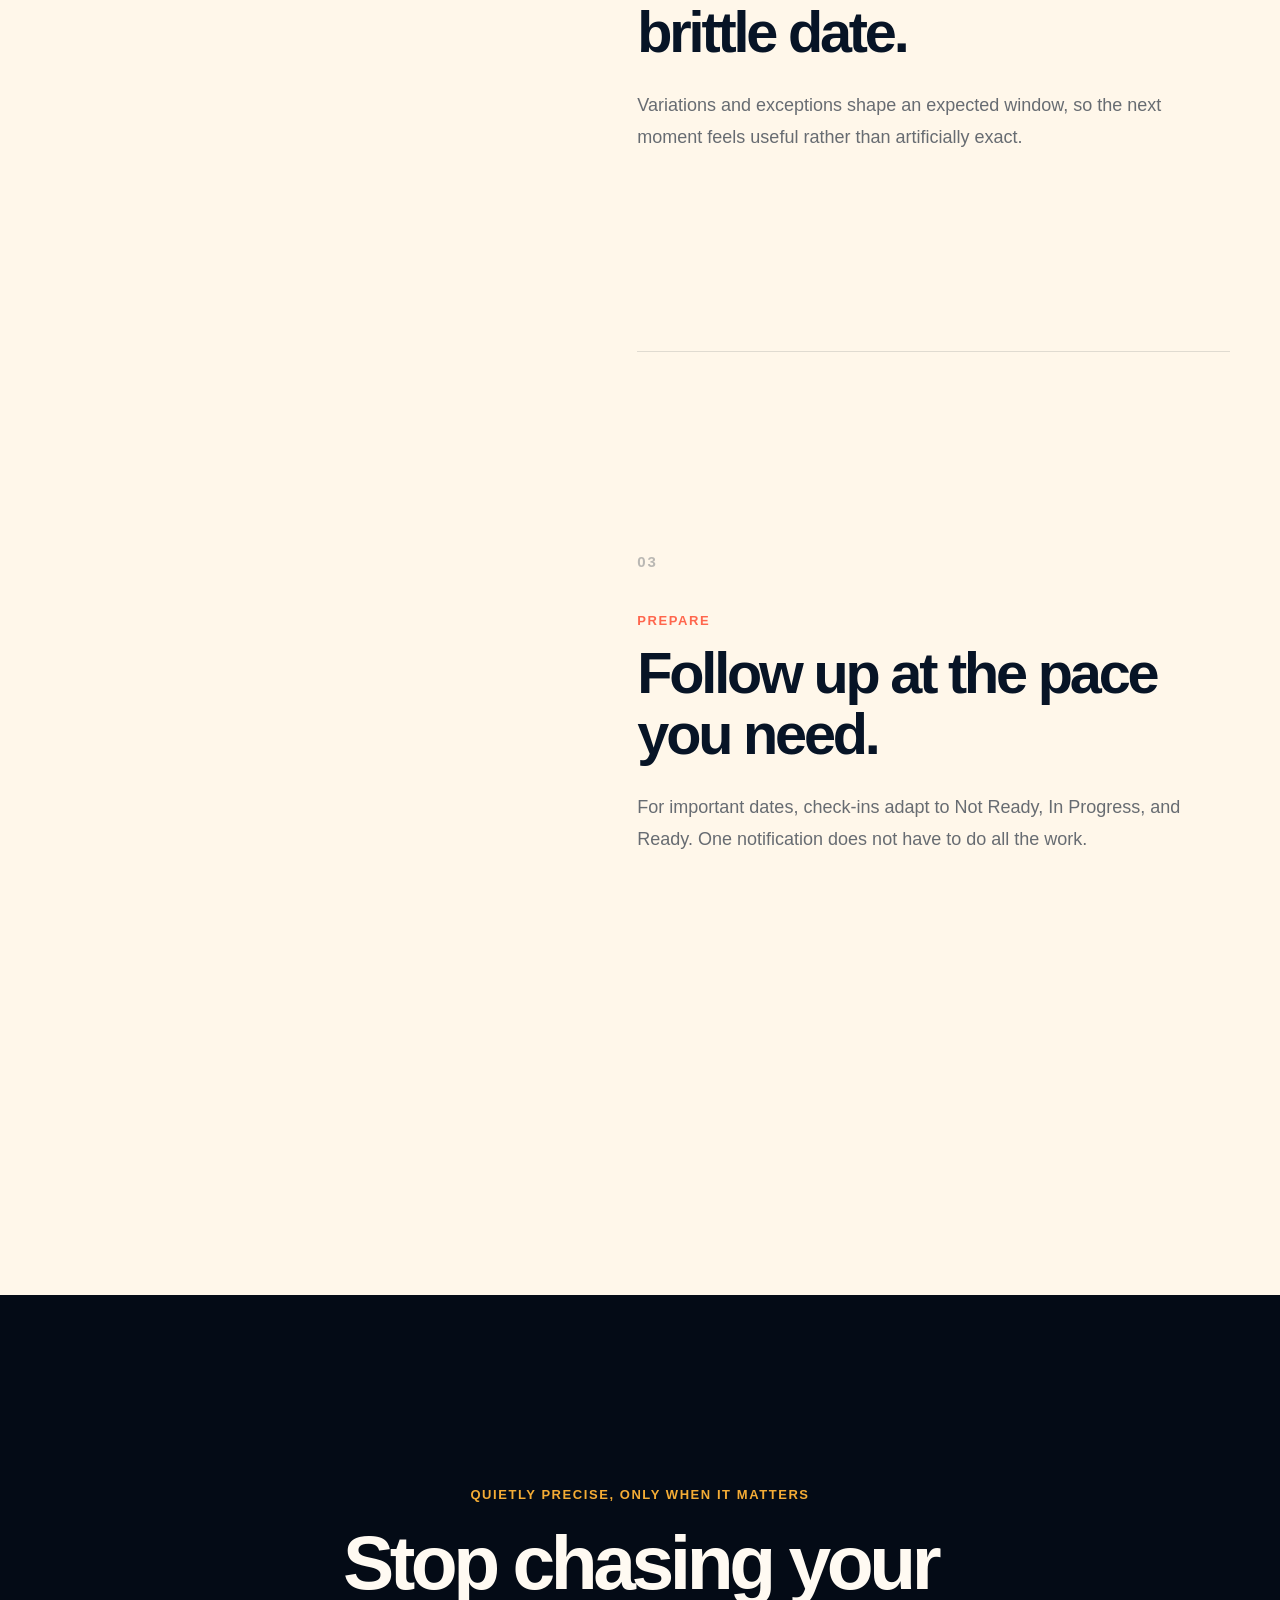
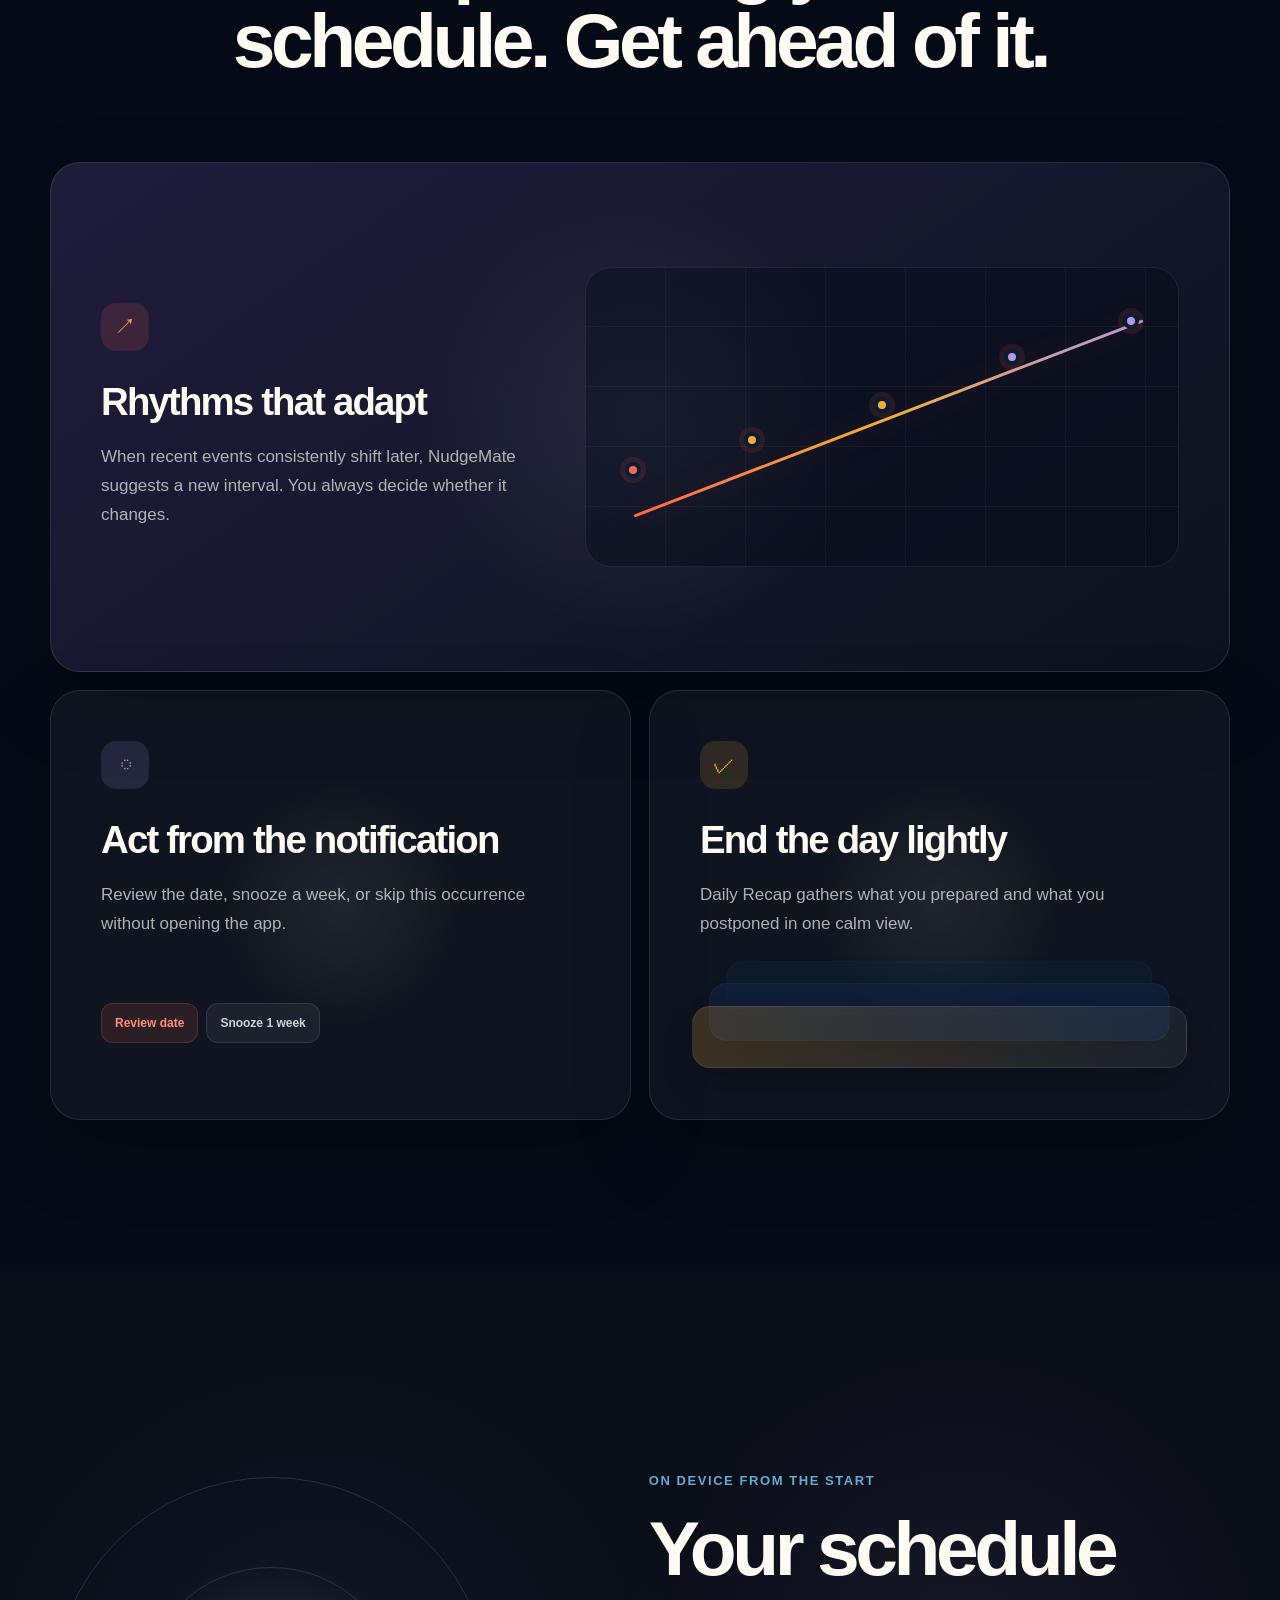
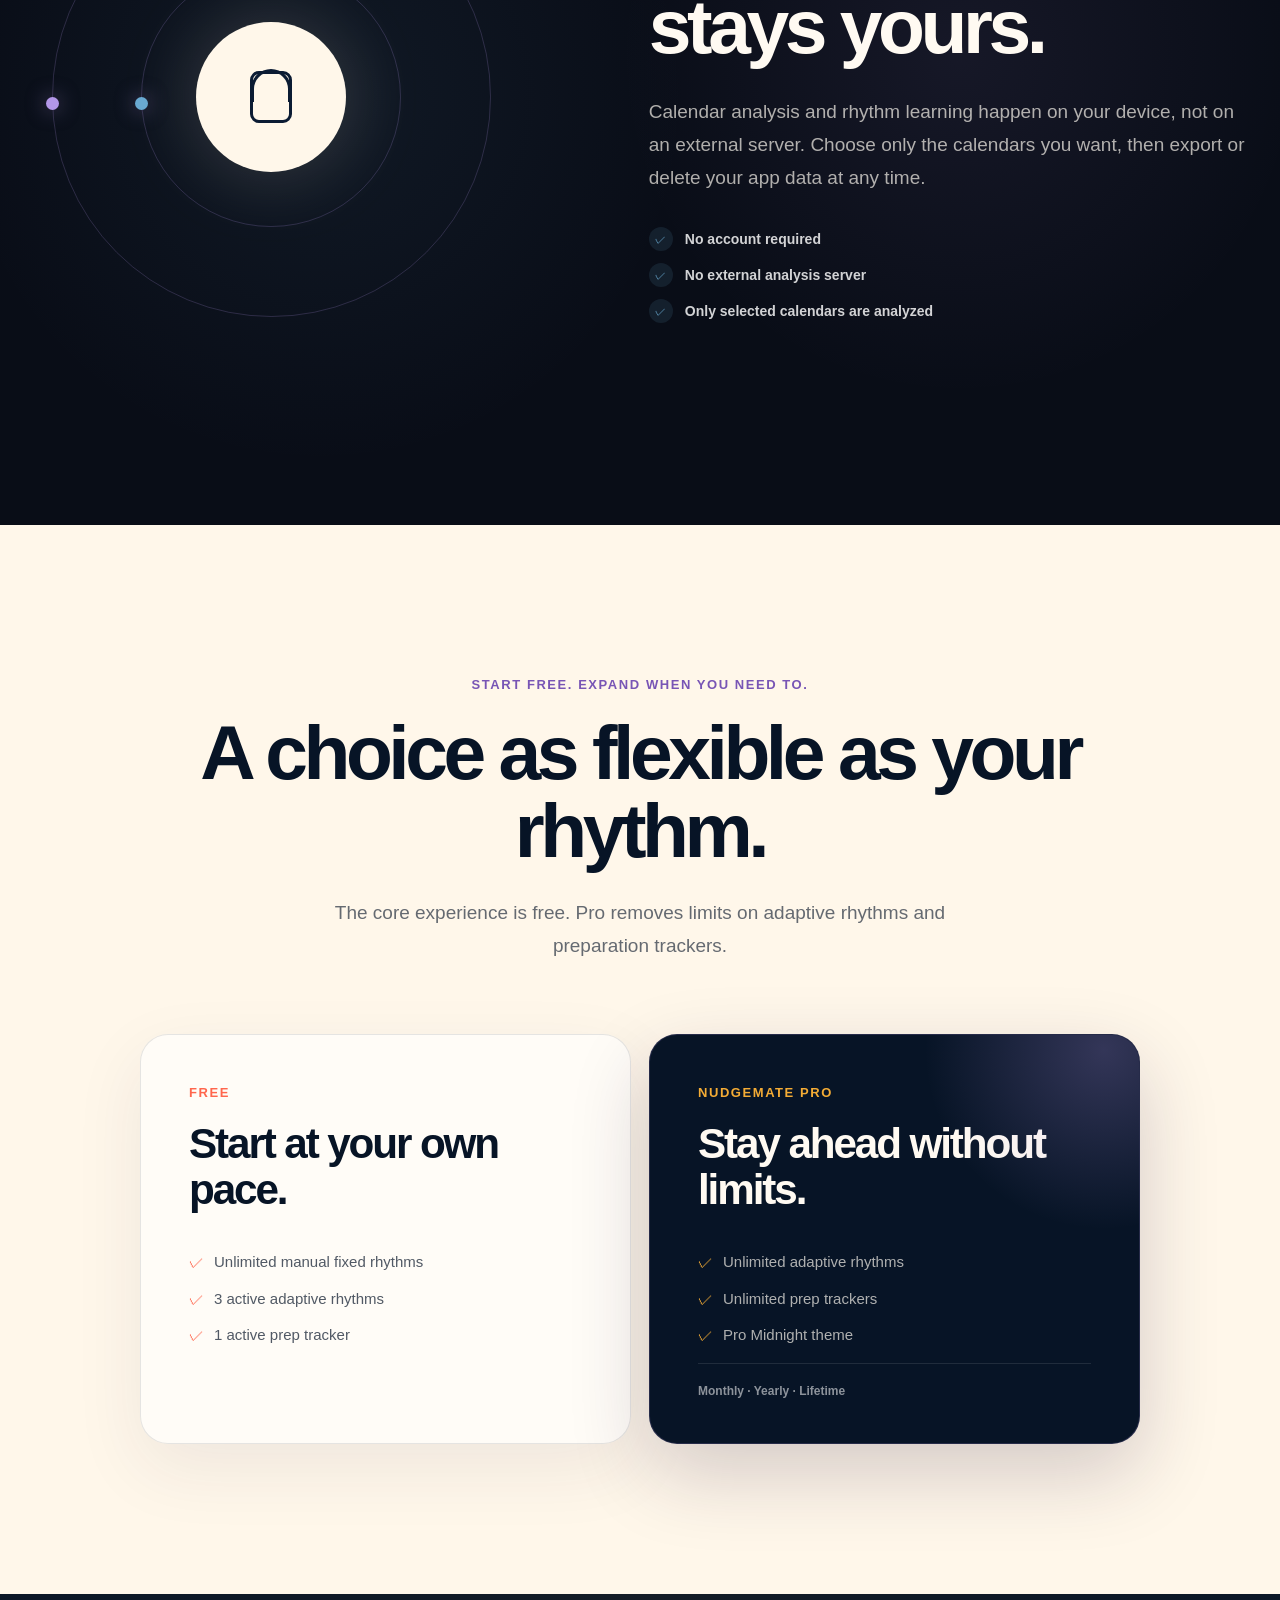
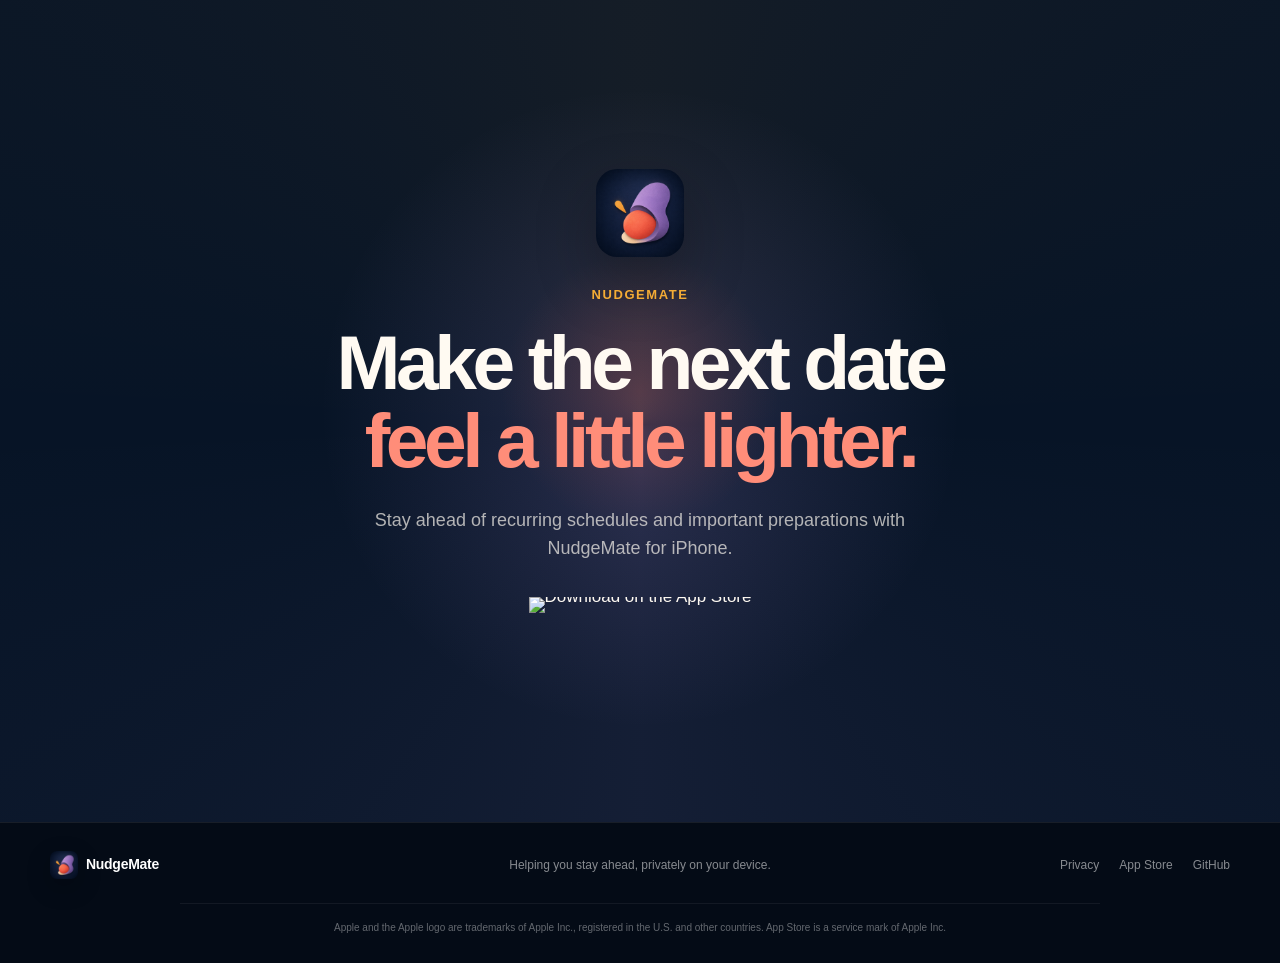
==== commit 7b64de76: "fix: prevent footer App Store badge clipping" ====
--- a/Website/index.html
+++ b/Website/index.html
@@ -26,7 +26,7 @@
   <link rel="icon" type="image/png" href="assets/app-icon.png">
   <link rel="apple-touch-icon" href="assets/app-icon.png">
   <link rel="preload" as="image" href="assets/nudgemate-journey.png">
-  <link rel="stylesheet" href="styles.css">
+  <link rel="stylesheet" href="styles.css?v=20260817-1">
   <title>NudgeMate — 반복되는 일, 늦기 전에</title>
   <script>document.documentElement.classList.remove('no-js');</script>
 </head>
@@ -354,6 +354,6 @@
     <p class="apple-trademark" data-i18n="appleTrademark">Apple 및 Apple 로고는 미국 및 기타 국가에 등록된 Apple Inc.의 상표입니다. App Store는 Apple Inc.의 서비스 마크입니다.</p>
   </footer>
 
-  <script src="app.js" defer></script>
+  <script src="app.js?v=20260817-1" defer></script>
 </body>
 </html>
--- a/Website/styles.css
+++ b/Website/styles.css
@@ -1367,7 +1367,7 @@
   max-width: 860px;
 }
 
-.final-copy img {
+.final-copy > img {
   margin: 0 auto 28px;
   border-radius: 24%;
   box-shadow: 0 24px 60px rgba(0, 0, 0, 0.28);
@@ -1404,6 +1404,9 @@
   width: auto;
   height: 40px;
   max-width: none;
+  margin: 0;
+  border-radius: 0;
+  box-shadow: none;
   object-fit: contain;
 }
 
